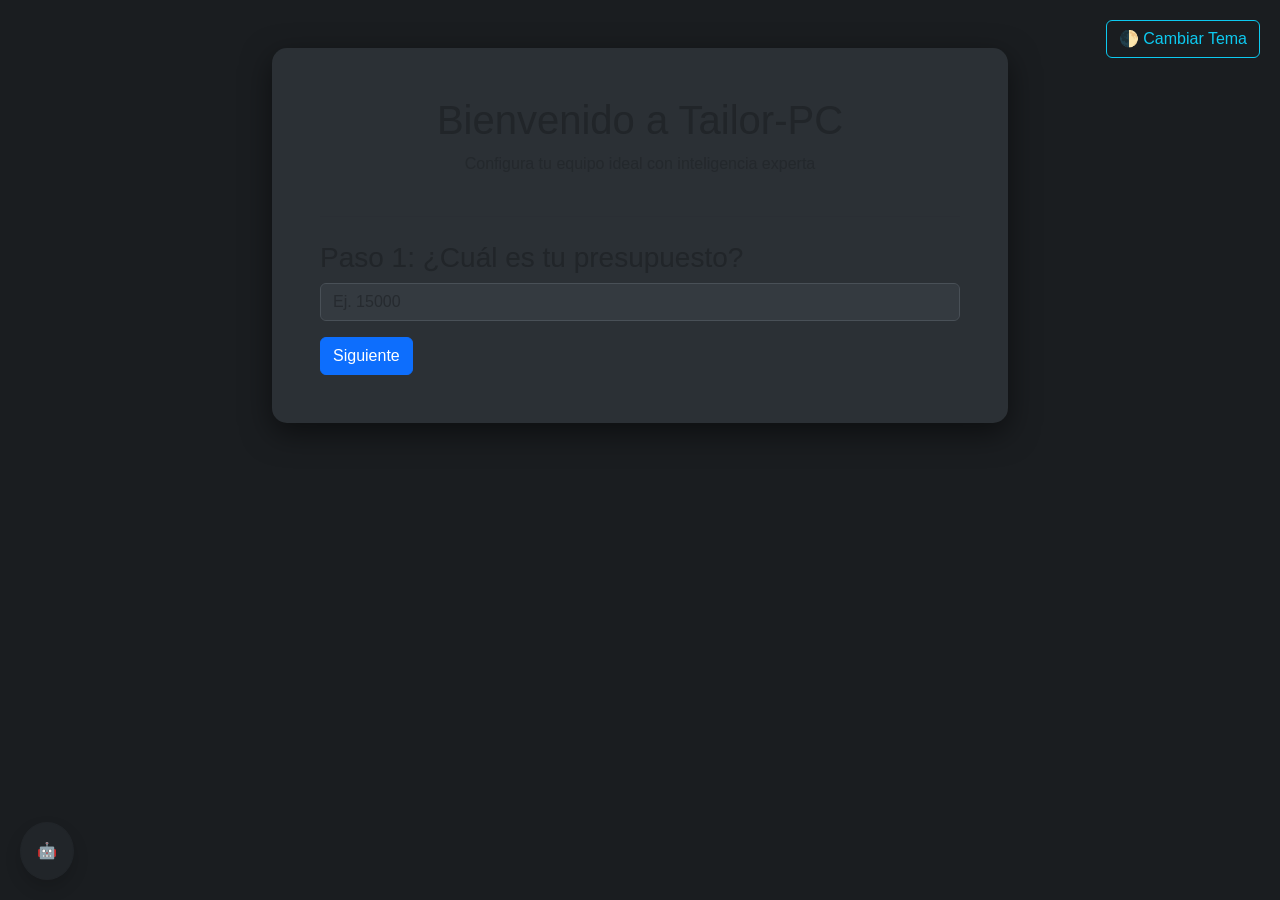
==== TAILOR-PC/templates/index.html @ 27904953 "Add files via upload" ====
<!DOCTYPE html>
<html lang="es">
<head>
    <meta charset="UTF-8">
    <title>Tailor-PC | Consultoría Experta</title>
    <link href="https://cdn.jsdelivr.net/npm/bootstrap@5.3.0/dist/css/bootstrap.min.css" rel="stylesheet">
    <style>
        /* VARIABLES PARA MODO CLARO/OSCURO */
        :root {
            --bg-color: #f8f9fa;
            --text-color: #212529;
            --card-bg: #ffffff;
            --input-bg: #ffffff;
            --input-text: #212529;
            --border-color: #dee2e6;
        }

        [data-theme="dark"] {
            --bg-color: #1a1d20;
            --text-color: #e9ecef;
            --card-bg: #2b3035;
            --input-bg: #343a40;
            --input-text: #ffffff;
            --border-color: #495057;
        }

        body { 
            background-color: var(--bg-color); 
            color: var(--text-color); 
            font-family: 'Segoe UI', sans-serif; 
            transition: 0.3s; 
        }

        .card { 
            background-color: var(--card-bg); 
            border: none; 
            border-radius: 15px; 
            box-shadow: 0 10px 30px rgba(0,0,0,0.5); 
        }

        .form-control, .form-select { 
            background-color: var(--input-bg); 
            border: 1px solid var(--border-color); 
            color: var(--input-text); 
        }

        .form-control:focus, .form-select:focus { 
            background-color: var(--input-bg); 
            color: var(--input-text); 
        }

        .btn-toggle {
            position: fixed;
            top: 20px;
            right: 20px;
            z-index: 1000;
        }

        label { font-weight: 500; margin-bottom: 8px; opacity: 0.8; }
    </style>
</head>
<body data-theme="dark"> <button class="btn btn-outline-info btn-toggle" onclick="toggleTheme()">🌓 Cambiar Tema</button>

    <div class="container py-5">
        <div class="row justify-content-center">
            <div class="col-md-8">
                <div class="card p-5">
                    <h1 class="text-center mb-2">Bienvenido a Tailor-PC</h1>
                    <p class="text-center text-muted mb-4">Configura tu equipo ideal con inteligencia experta</p>
                    <hr class="mb-4" style="opacity: 0.1;">
                    
                    <form action="/diagnostico" method="POST">
                        <div id="step-1" class="form-step">
                            <h3>Paso 1: ¿Cuál es tu presupuesto?</h3>
                            <input type="number" id="p_input" name="presupuesto" class="form-control" placeholder="Ej. 15000" required>
                            <button type="button" onclick="nextStep(2)" class="btn btn-primary mt-3">Siguiente</button>
                        </div>

                        <div id="step-2" class="form-step" style="display:none;">
                            <h3>Paso 2: Uso principal del equipo</h3>
                            <div class="row">
                                <div class="col-md-6 mb-4">
                                    <label>¿Necesitas Wi-Fi o Bluetooth?</label>
                                    <select name="wifi" class="form-select">
                                        <option value="SI">Sí, los necesito integrados</option>
                                        <option value="NO">No, uso cable de red</option>
                                    </select>
                                </div>
                                <div class="col-md-6 mb-4">
                                    <label>Tipo de Uso Detallado:</label>
                                    <select name="uso" class="form-select">
                                        <option value="gaming">Gaming Competitivo</option>
                                        <option value="diseno">Diseño Gráfico (Adobe/Corel)</option>
                                        <option value="render">Edición de Video / Render 3D</option>
                                        <option value="ofimatica">Ofimática y Navegación</option>
                                    </select>
                                </div>
                            </div>

                            <div class="row mt-4">
                                <div class="col-md-6 mb-4">
                                    <label>Tamaño de gabinete preferido:</label>
                                    <select name="size" class="form-select">
                                        <option value="ATX">Torre Grande (ATX)</option>
                                        <option value="Micro-ATX">Compacta (Micro-ATX)</option>
                                    </select>
                                </div>
                            </div>

                            <button type="button" onclick="nextStep(3)" class="btn btn-primary mt-3">Siguiente</button>
                        </div>

                        <div id="step-3" class="form-step" style="display:none;">
                            <div class="row">
                                <div class="col-md-6 mb-4">
                                    <label>Resolución Objetivo:</label>
                                    <select name="resolucion" class="form-select">
                                        <option value="1080p">1080p (Estándar)</option>
                                        <option value="1440p">1440p (2K)</option>
                                        <option value="4K">4K (Ultra HD)</option>
                                    </select>
                                </div>
                                <div class="col-md-6 mb-4">
                                    <label>¿Zona de clima cálido?</label>
                                    <select name="clima" class="form-select">
                                        <option value="templado">No, clima templado/frío</option>
                                        <option value="calido">Sí, zona calurosa</option>
                                    </select>
                                </div>
                            </div>

                            <div class="row">
                                <div class="col-md-6 mb-4">
                                    <label>¿Planeas actualizar en 2 años?</label>
                                    <select name="longevidad" class="form-select">
                                        <option value="SI">Sí, quiero que dure (AM5/DDR5)</option>
                                        <option value="NO">No, busco lo mejor por mi dinero hoy</option>
                                    </select>
                                </div>
                                <div class="col-md-6 mb-4">
                                    <label>Prioridad de Almacenamiento:</label>
                                    <select name="almacenamiento" class="form-select">
                                        <option value="velocidad">Velocidad (NVMe Gen4)</option>
                                        <option value="capacidad">Capacidad (2TB+)</option>
                                    </select>
                                </div>
                            </div>

                            <div class="mb-4">
                                <label class="d-block mb-3">Prioridad de Diseño:</label>
                                <div class="btn-group w-100" role="group">
                                    <input type="radio" class="btn-check" name="prioridad" id="rend" value="rendimiento" checked>
                                    <label class="btn btn-outline-primary" for="rend">Rendimiento Puro</label>
                                    
                                    <input type="radio" class="btn-check" name="prioridad" id="est" value="estetica">
                                    <label class="btn btn-outline-primary" for="est">Estética / RGB</label>
                                </div>
                            </div>

                            <div class="form-check form-switch mb-4">
                                <input class="form-check-input" type="checkbox" name="streaming" id="stream">
                                <label class="form-check-label" for="stream">¿Harás Streaming o Creación de Contenido?</label>
                            </div>

                            <button type="submit" class="btn btn-primary btn-lg w-100 mt-2">Comenzar Diagnóstico</button>
                        </div>
                    </form>
                </div>
            </div>
        </div>
    </div>

    <script>
        function toggleTheme() {
            const body = document.body;
            const current = body.getAttribute('data-theme');
            const target = current === 'dark' ? 'light' : 'dark';
            body.setAttribute('data-theme', target);
        }

        function nextStep(step) {
            document.querySelectorAll('.form-step').forEach(div => div.style.display = 'none');
            document.getElementById('step-' + step).style.display = 'block';
        }
    </script>

    <div id="chatbot-container" style="position: fixed; bottom: 20px; left: 20px; z-index: 2000;">
    <button class="btn btn-dark rounded-circle p-3 shadow" onclick="toggleChat()">🤖</button>
    <div id="chat-window" class="card shadow" style="display:none; width: 320px; position: absolute; bottom: 70px; left: 0;">
        <div class="card-header bg-primary text-white">Asistente Experto Tailor-PC</div>
        <div class="card-body">
            <div id="chat-response" class="mb-3 small p-2 bg-light rounded" style="min-height: 50px;">
                ¡Hola! Soy tu asistente de hardware. Hazme una pregunta o elige una opción:
            </div>
            <div class="d-grid gap-2 mb-3">
                <button class="btn btn-outline-primary btn-sm" onclick="askChat('¿Qué es el cuello de botella?')">¿Qué es el cuello de botella?</button>
                <button class="btn btn-outline-primary btn-sm" onclick="askChat('¿Qué es el TDP?')">¿Qué es el TDP?</button>
                <button class="btn btn-outline-primary btn-sm" onclick="askChat('¿Por qué importa la VRAM?')">¿Por qué importa la VRAM?</button>
            </div>
            <input type="text" id="chat-input" class="form-control" placeholder="Escribe tu duda aquí...">
        </div>
    </div>
</div>

<script>
function toggleChat() {
    const win = document.getElementById('chat-window');
    win.style.display = win.style.display === 'none' ? 'block' : 'none';
}

function askChat(query) {
    const responses = {
        "¿qué es el cuello de botella?": "Es cuando un componente (generalmente el CPU) limita el rendimiento real de otro (la GPU)[cite: 35].",
        "¿qué es el tdp?": "Es la potencia de diseño térmico. Indica cuánto calor genera un componente y cuánta energía consume[cite: 255].",
        "¿por qué importa la vram?": "Es la memoria de video. Es vital para cargar texturas en altas resoluciones como 4K[cite: 6]."
    };
    const q = query.toLowerCase();
    document.getElementById('chat-response').innerText = responses[q] || "Interesante pregunta. Como sistema experto, te sugiero revisar las compatibilidades técnicas[cite: 28].";
}

document.getElementById('chat-input').addEventListener('keypress', function(e) {
    if (e.key === 'Enter') {
        const q = this.value.toLowerCase();
        let res = "No entiendo esa parte técnica, ¿puedes repetirlo?";
        if(q.includes("tdp")) res = "El TDP es la potencia de diseño térmico de la CPU/GPU.";
        if(q.includes("vram")) res = "La VRAM es memoria de video; importa para texturas y resoluciones altas.";
        if(q.includes("botella")) res = "El cuello de botella ocurre cuando un componente limita el rendimiento de otro.";
        document.getElementById('chat-response').innerText = res;
    }
});

document.querySelector('select[name="uso"]').addEventListener('change', function() {
    if (this.value === 'render') {
        alert("Sugerencia de Experto: El Render 3D requiere un presupuesto mayor a $25,000 MXN para resultados óptimos.");
    }
});
</script>
</body>
</html>
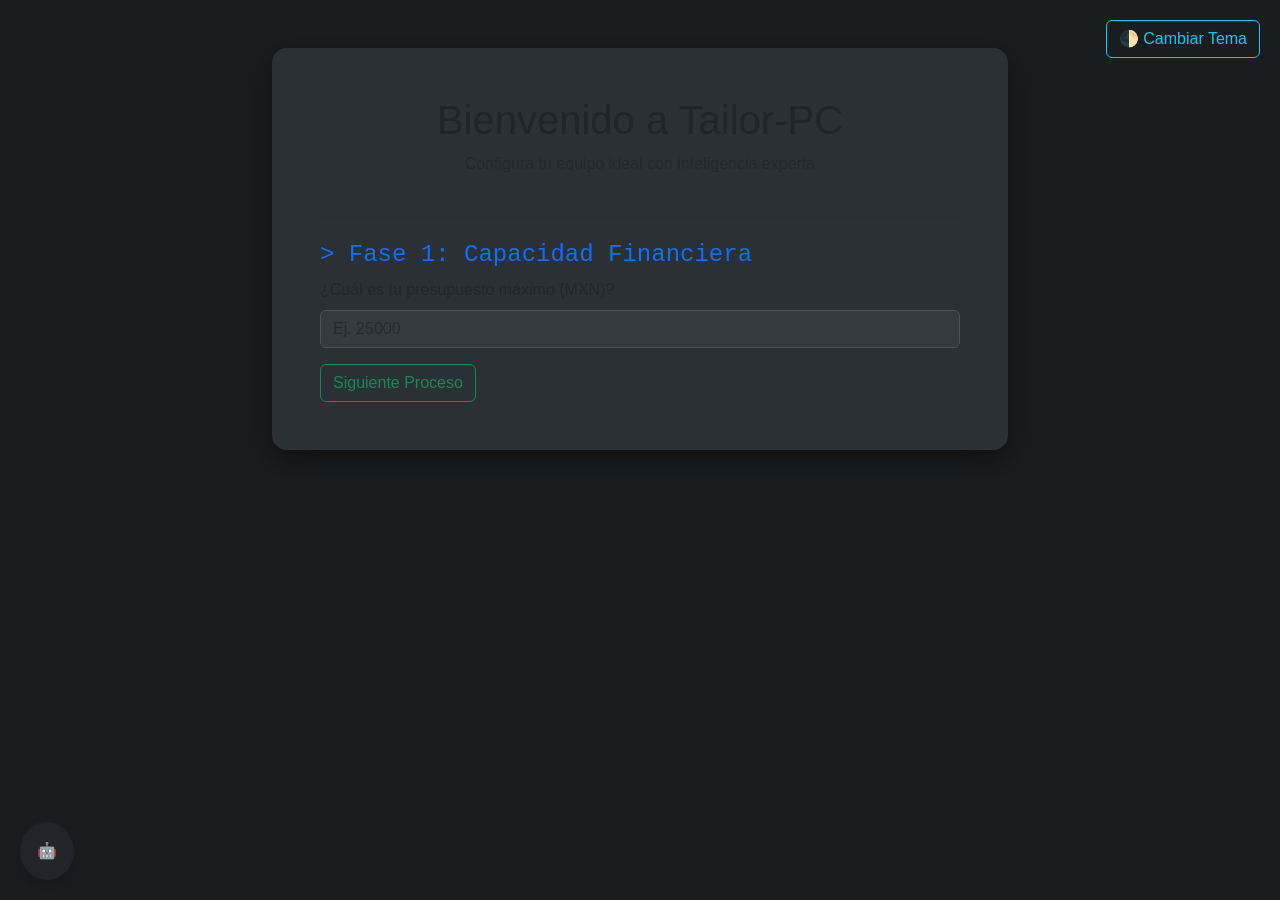
==== commit d13fa273: "Add files via upload v1.1.2" ====
--- a/TAILOR-PC/templates/index.html
+++ b/TAILOR-PC/templates/index.html
@@ -59,7 +59,8 @@
         label { font-weight: 500; margin-bottom: 8px; opacity: 0.8; }
     </style>
 </head>
-<body data-theme="dark"> <button class="btn btn-outline-info btn-toggle" onclick="toggleTheme()">🌓 Cambiar Tema</button>
+<body data-theme="dark"> 
+    <button class="btn btn-outline-info btn-toggle" onclick="toggleTheme()">🌓 Cambiar Tema</button>
 
     <div class="container py-5">
         <div class="row justify-content-center">
@@ -69,100 +70,84 @@
                     <p class="text-center text-muted mb-4">Configura tu equipo ideal con inteligencia experta</p>
                     <hr class="mb-4" style="opacity: 0.1;">
                     
-                    <form action="/diagnostico" method="POST">
-                        <div id="step-1" class="form-step">
-                            <h3>Paso 1: ¿Cuál es tu presupuesto?</h3>
-                            <input type="number" id="p_input" name="presupuesto" class="form-control" placeholder="Ej. 15000" required>
-                            <button type="button" onclick="nextStep(2)" class="btn btn-primary mt-3">Siguiente</button>
-                        </div>
-
-                        <div id="step-2" class="form-step" style="display:none;">
-                            <h3>Paso 2: Uso principal del equipo</h3>
+                    <form action="/diagnostico" method="POST" id="msform">
+                        
+                        <div class="step-container" id="step1">
+                            <h4 class="font-monospace text-primary">&gt; Fase 1: Capacidad Financiera</h4>
+                            <label>¿Cuál es tu presupuesto máximo (MXN)?</label>
+                            <input type="number" name="presupuesto" class="form-control mb-3" placeholder="Ej. 25000" required>
+                            <button type="button" class="btn btn-outline-success" onclick="nextStep(2)">Siguiente Proceso</button>
+                        </div>
+
+                        <div class="step-container" id="step2" style="display:none;">
+                            <h4 class="font-monospace text-primary">&gt; Fase 2: Perfil de Usuario</h4>
+                            <div class="row">
+                                <div class="col-md-6 mb-3">
+                                    <label>Uso Principal:</label>
+                                    <select name="uso" class="form-select" id="usoSelect">
+                                        <option value="gaming">Gaming / Streaming</option>
+                                        <option value="render">Renderizado / 3D</option>
+                                        <option value="ofimatica">Ofimática / Estudio</option>
+                                    </select>
+                                </div>
+                                <div class="col-md-6 mb-3">
+                                    <label>Prioridad:</label>
+                                    <select name="prioridad" class="form-select">
+                                        <option value="rendimiento">Rendimiento Máximo</option>
+                                        <option value="estetica">Estética / RGB</option>
+                                    </select>
+                                </div>
+                            </div>
+                            <button type="button" class="btn btn-outline-secondary me-2" onclick="nextStep(1)">Anterior</button>
+                            <button type="button" class="btn btn-outline-success" onclick="nextStep(3)">Siguiente Proceso</button>
+                        </div>
+
+                        <div class="step-container" id="step3" style="display:none;">
+                            <h4 class="font-monospace text-primary">&gt; Fase 3: Especificaciones de Entorno</h4>
+                            <div class="row">
+                                <div class="col-md-6 mb-3">
+                                    <label>¿Necesitas Wi-Fi?</label>
+                                    <select name="wifi" class="form-select">
+                                        <option value="SI">Sí, integrado</option>
+                                        <option value="NO">No, uso cable</option>
+                                    </select>
+                                </div>
+                                <div class="col-md-6 mb-3">
+                                    <label>Tamaño de Gabinete:</label>
+                                    <select name="size" class="form-select">
+                                        <option value="ATX">Torre Estándar (ATX)</option>
+                                        <option value="Micro-ATX">Compacto (Micro-ATX)</option>
+                                    </select>
+                                </div>
+                            </div>
+                            <div class="form-check form-switch mb-4">
+                                <input class="form-check-input" type="checkbox" name="streaming" id="streaming">
+                                <label class="form-check-label" for="streaming">¿Harás Streaming pesado?</label>
+                            </div>
+                            <button type="button" class="btn btn-outline-secondary me-2" onclick="nextStep(2)">Anterior</button>
+                            <button type="button" class="btn btn-outline-success" onclick="nextStep(4)">Siguiente Proceso</button>
+                        </div>
+
+                        <div class="step-container" id="step4" style="display:none;">
+                            <h4 class="font-monospace text-primary mb-3">&gt; Fase 4: Optimización Técnica</h4>
                             <div class="row">
                                 <div class="col-md-6 mb-4">
-                                    <label>¿Necesitas Wi-Fi o Bluetooth?</label>
-                                    <select name="wifi" class="form-select">
-                                        <option value="SI">Sí, los necesito integrados</option>
-                                        <option value="NO">No, uso cable de red</option>
-                                    </select>
-                                </div>
-                                <div class="col-md-6 mb-4">
-                                    <label>Tipo de Uso Detallado:</label>
-                                    <select name="uso" class="form-select">
-                                        <option value="gaming">Gaming Competitivo</option>
-                                        <option value="diseno">Diseño Gráfico (Adobe/Corel)</option>
-                                        <option value="render">Edición de Video / Render 3D</option>
-                                        <option value="ofimatica">Ofimática y Navegación</option>
-                                    </select>
-                                </div>
-                            </div>
-
-                            <div class="row mt-4">
-                                <div class="col-md-6 mb-4">
-                                    <label>Tamaño de gabinete preferido:</label>
-                                    <select name="size" class="form-select">
-                                        <option value="ATX">Torre Grande (ATX)</option>
-                                        <option value="Micro-ATX">Compacta (Micro-ATX)</option>
-                                    </select>
-                                </div>
-                            </div>
-
-                            <button type="button" onclick="nextStep(3)" class="btn btn-primary mt-3">Siguiente</button>
-                        </div>
-
-                        <div id="step-3" class="form-step" style="display:none;">
-                            <div class="row">
-                                <div class="col-md-6 mb-4">
-                                    <label>Resolución Objetivo:</label>
-                                    <select name="resolucion" class="form-select">
-                                        <option value="1080p">1080p (Estándar)</option>
-                                        <option value="1440p">1440p (2K)</option>
-                                        <option value="4K">4K (Ultra HD)</option>
-                                    </select>
-                                </div>
-                                <div class="col-md-6 mb-4">
-                                    <label>¿Zona de clima cálido?</label>
-                                    <select name="clima" class="form-select">
-                                        <option value="templado">No, clima templado/frío</option>
-                                        <option value="calido">Sí, zona calurosa</option>
-                                    </select>
-                                </div>
-                            </div>
-
-                            <div class="row">
-                                <div class="col-md-6 mb-4">
-                                    <label>¿Planeas actualizar en 2 años?</label>
+                                    <label>¿Planeas actualizar componentes en 2 años?</label>
                                     <select name="longevidad" class="form-select">
                                         <option value="SI">Sí, quiero que dure (AM5/DDR5)</option>
                                         <option value="NO">No, busco lo mejor por mi dinero hoy</option>
                                     </select>
                                 </div>
                                 <div class="col-md-6 mb-4">
-                                    <label>Prioridad de Almacenamiento:</label>
-                                    <select name="almacenamiento" class="form-select">
-                                        <option value="velocidad">Velocidad (NVMe Gen4)</option>
-                                        <option value="capacidad">Capacidad (2TB+)</option>
-                                    </select>
-                                </div>
-                            </div>
-
-                            <div class="mb-4">
-                                <label class="d-block mb-3">Prioridad de Diseño:</label>
-                                <div class="btn-group w-100" role="group">
-                                    <input type="radio" class="btn-check" name="prioridad" id="rend" value="rendimiento" checked>
-                                    <label class="btn btn-outline-primary" for="rend">Rendimiento Puro</label>
-                                    
-                                    <input type="radio" class="btn-check" name="prioridad" id="est" value="estetica">
-                                    <label class="btn btn-outline-primary" for="est">Estética / RGB</label>
-                                </div>
-                            </div>
-
-                            <div class="form-check form-switch mb-4">
-                                <input class="form-check-input" type="checkbox" name="streaming" id="stream">
-                                <label class="form-check-label" for="stream">¿Harás Streaming o Creación de Contenido?</label>
-                            </div>
-
-                            <button type="submit" class="btn btn-primary btn-lg w-100 mt-2">Comenzar Diagnóstico</button>
+                                    <label>Prioridad de Audio:</label>
+                                    <select name="audio" class="form-select">
+                                        <option value="estandar">Estandar (Jack 3.5mm)</option>
+                                        <option value="pro">Pro/Audiófilo (Mejor DAC)</option>
+                                    </select>
+                                </div>
+                            </div>
+                            <button type="button" class="btn btn-outline-secondary me-2" onclick="nextStep(3)">Anterior</button>
+                            <button type="submit" class="btn btn-success fw-bold">GENERAR RECOMENDACIÓN FINAL</button>
                         </div>
                     </form>
                 </div>
@@ -170,7 +155,27 @@
         </div>
     </div>
 
+    <div id="chatbot-container" style="position: fixed; bottom: 20px; left: 20px; z-index: 2000;">
+        <button class="btn btn-dark rounded-circle p-3 shadow" onclick="toggleChat()">🤖</button>
+        <div id="chat-window" class="card shadow" style="display:none; width: 340px; position: absolute; bottom: 70px; left: 0;">
+            <div class="card-header bg-primary text-white fw-bold">Asistente Experto Tailor-PC</div>
+            <div class="card-body">
+                <div id="chat-response" class="mb-3 small p-2 bg-light rounded" style="min-height: 50px; max-height: 200px; overflow-y: auto;">
+                    ¡Hola! Soy tu asistente de hardware. Pregúntame la hora, o elige una opción técnica:
+                </div>
+                <div class="d-flex flex-wrap gap-1 mb-3">
+                    <button class="btn btn-outline-info btn-sm" onclick="askChat('RETE')">Motor RETE</button>
+                    <button class="btn btn-outline-info btn-sm" onclick="askChat('TDP')">¿TDP?</button>
+                    <button class="btn btn-outline-info btn-sm" onclick="askChat('VRAM')">¿VRAM?</button>
+                    <button class="btn btn-outline-primary btn-sm" onclick="askChat('¿qué es el cuello de botella?')">Cuello de Botella</button>
+                </div>
+                <input type="text" id="chat-input" class="form-control" placeholder="Escribe tu duda o saluda...">
+            </div>
+        </div>
+    </div>
+
     <script>
+        // --- LÓGICA DE INTERFAZ ---
         function toggleTheme() {
             const body = document.body;
             const current = body.getAttribute('data-theme');
@@ -179,61 +184,66 @@
         }
 
         function nextStep(step) {
-            document.querySelectorAll('.form-step').forEach(div => div.style.display = 'none');
-            document.getElementById('step-' + step).style.display = 'block';
-        }
+            document.querySelectorAll('.step-container').forEach(div => div.style.display = 'none');
+            document.getElementById('step' + step).style.display = 'block';
+        }
+
+        function toggleChat() {
+            const win = document.getElementById('chat-window');
+            win.style.display = win.style.display === 'none' ? 'block' : 'none';
+        }
+
+        // --- LÓGICA DEL CHATBOT EXPERTO ---
+        function askChat(query) {
+            const inputField = document.getElementById('chat-input');
+            inputField.value = query;
+            
+            // Simulamos presionar "Enter" para reusar el motor NLP
+            const event = new KeyboardEvent('keypress', { 'key': 'Enter' });
+            inputField.dispatchEvent(event);
+        }
+
+        document.getElementById('chat-input').addEventListener('keypress', function(e) {
+            if (e.key === 'Enter') {
+                const q = this.value.toLowerCase().trim();
+                if(q === "") return; // Evitar mensajes vacíos
+                
+                let res = "";
+                
+                // MOTOR NLP BASADO EN EXPRESIONES REGULARES
+                if(q.match(/(hola|buenas|qué tal|saludos|hi)/)) {
+                    res = "¡Hola! Soy el cerebro detrás de Tailor-PC. Puedo ayudarte a entender términos como TDP, VRAM, o cuellos de botella mientras llenas el formulario. ¿Qué necesitas saber?";
+                }
+                else if(q.match(/(hora|reloj|qué tiempo|time|hour)/)) {
+                    const now = new Date();
+                    const timeString = now.toLocaleTimeString([], { hour: '2-digit', minute: '2-digit' });
+                    res = `Son las ${timeString}. Por cierto, ¿tienes alguna duda técnica sobre el hardware para tu futura PC?`;
+                }
+                else if(q.match(/(gracias|ty|thx)/)) {
+                    res = "¡De nada! Aquí sigo por si te trabas con alguna parte técnica.";
+                }
+                else if(q.match(/(cuello.*botella|bottleneck|limita|frena|lento)/)) {
+                    res = "El cuello de botella ocurre cuando un componente (como un CPU básico) frena el rendimiento de otro más potente (como una GPU de gama alta). Yo equilibrio esto automáticamente usando el Motor RETE.";
+                } 
+                else if(q.match(/(tdp|calor|watts|energia|fuente|poder)/)) {
+                    res = "El TDP (Thermal Design Power) indica el calor que genera tu hardware. Yo sumo el consumo de la CPU y GPU para asegurarme de que tu fuente de poder tenga los Watts necesarios.";
+                }
+                else if(q.match(/(vram|video|graficos|4k|texturas)/)) {
+                    res = "La VRAM es la memoria de tu tarjeta gráfica. Si vas a jugar en 4K o hacer render 3D, valido que tengas la memoria suficiente para que el sistema no colapse.";
+                }
+                else if(q.match(/(rete|motor|algoritmo)/)) {
+                    res = "El Algoritmo RETE es el motor de inferencia de CLIPS que uso. Me permite evaluar miles de combinaciones de componentes en milisegundos sin saturar la memoria RAM.";
+                }
+                else {
+                    res = "Entendido. Como sistema experto, mi enfoque es validar la lógica de tu hardware. ¿Tienes dudas específicas sobre memoria, energía o compatibilidad física?";
+                }
+
+                const chatResponse = document.getElementById('chat-response');
+                chatResponse.innerHTML = `<div class="p-2 border-start border-success border-3 bg-dark text-light rounded mb-2"><strong>Tú:</strong> ${this.value}<br><br><strong class="text-info">Tailor-PC:</strong> ${res}</div>` + chatResponse.innerHTML;
+                
+                this.value = ''; // Limpiar input
+            }
+        });
     </script>
-
-    <div id="chatbot-container" style="position: fixed; bottom: 20px; left: 20px; z-index: 2000;">
-    <button class="btn btn-dark rounded-circle p-3 shadow" onclick="toggleChat()">🤖</button>
-    <div id="chat-window" class="card shadow" style="display:none; width: 320px; position: absolute; bottom: 70px; left: 0;">
-        <div class="card-header bg-primary text-white">Asistente Experto Tailor-PC</div>
-        <div class="card-body">
-            <div id="chat-response" class="mb-3 small p-2 bg-light rounded" style="min-height: 50px;">
-                ¡Hola! Soy tu asistente de hardware. Hazme una pregunta o elige una opción:
-            </div>
-            <div class="d-grid gap-2 mb-3">
-                <button class="btn btn-outline-primary btn-sm" onclick="askChat('¿Qué es el cuello de botella?')">¿Qué es el cuello de botella?</button>
-                <button class="btn btn-outline-primary btn-sm" onclick="askChat('¿Qué es el TDP?')">¿Qué es el TDP?</button>
-                <button class="btn btn-outline-primary btn-sm" onclick="askChat('¿Por qué importa la VRAM?')">¿Por qué importa la VRAM?</button>
-            </div>
-            <input type="text" id="chat-input" class="form-control" placeholder="Escribe tu duda aquí...">
-        </div>
-    </div>
-</div>
-
-<script>
-function toggleChat() {
-    const win = document.getElementById('chat-window');
-    win.style.display = win.style.display === 'none' ? 'block' : 'none';
-}
-
-function askChat(query) {
-    const responses = {
-        "¿qué es el cuello de botella?": "Es cuando un componente (generalmente el CPU) limita el rendimiento real de otro (la GPU)[cite: 35].",
-        "¿qué es el tdp?": "Es la potencia de diseño térmico. Indica cuánto calor genera un componente y cuánta energía consume[cite: 255].",
-        "¿por qué importa la vram?": "Es la memoria de video. Es vital para cargar texturas en altas resoluciones como 4K[cite: 6]."
-    };
-    const q = query.toLowerCase();
-    document.getElementById('chat-response').innerText = responses[q] || "Interesante pregunta. Como sistema experto, te sugiero revisar las compatibilidades técnicas[cite: 28].";
-}
-
-document.getElementById('chat-input').addEventListener('keypress', function(e) {
-    if (e.key === 'Enter') {
-        const q = this.value.toLowerCase();
-        let res = "No entiendo esa parte técnica, ¿puedes repetirlo?";
-        if(q.includes("tdp")) res = "El TDP es la potencia de diseño térmico de la CPU/GPU.";
-        if(q.includes("vram")) res = "La VRAM es memoria de video; importa para texturas y resoluciones altas.";
-        if(q.includes("botella")) res = "El cuello de botella ocurre cuando un componente limita el rendimiento de otro.";
-        document.getElementById('chat-response').innerText = res;
-    }
-});
-
-document.querySelector('select[name="uso"]').addEventListener('change', function() {
-    if (this.value === 'render') {
-        alert("Sugerencia de Experto: El Render 3D requiere un presupuesto mayor a $25,000 MXN para resultados óptimos.");
-    }
-});
-</script>
 </body>
 </html>
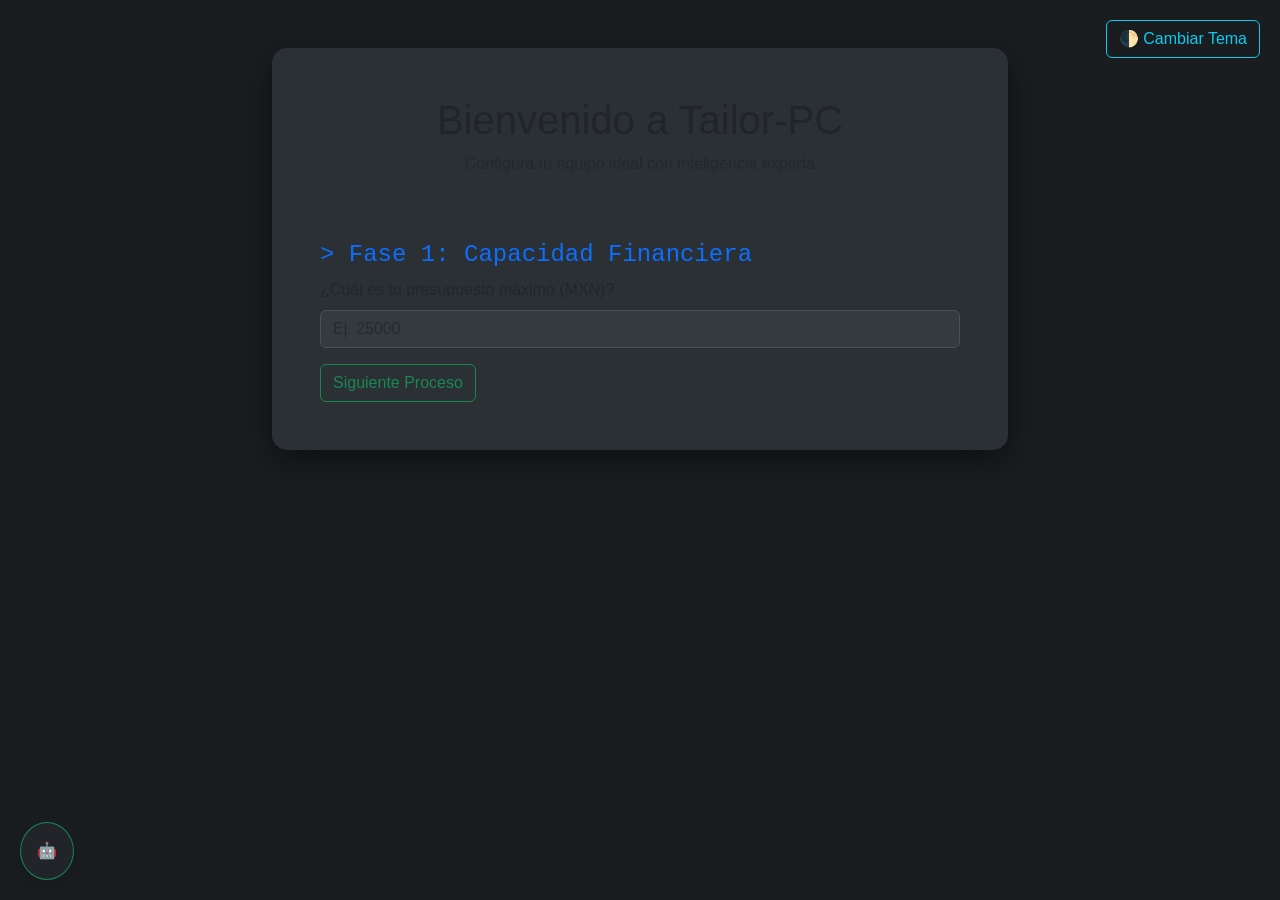
==== commit e43ad8da: "Add files via upload Ultima versión Tailor-PC" ====
--- a/TAILOR-PC/templates/index.html
+++ b/TAILOR-PC/templates/index.html
@@ -5,57 +5,13 @@
     <title>Tailor-PC | Consultoría Experta</title>
     <link href="https://cdn.jsdelivr.net/npm/bootstrap@5.3.0/dist/css/bootstrap.min.css" rel="stylesheet">
     <style>
-        /* VARIABLES PARA MODO CLARO/OSCURO */
-        :root {
-            --bg-color: #f8f9fa;
-            --text-color: #212529;
-            --card-bg: #ffffff;
-            --input-bg: #ffffff;
-            --input-text: #212529;
-            --border-color: #dee2e6;
-        }
-
-        [data-theme="dark"] {
-            --bg-color: #1a1d20;
-            --text-color: #e9ecef;
-            --card-bg: #2b3035;
-            --input-bg: #343a40;
-            --input-text: #ffffff;
-            --border-color: #495057;
-        }
-
-        body { 
-            background-color: var(--bg-color); 
-            color: var(--text-color); 
-            font-family: 'Segoe UI', sans-serif; 
-            transition: 0.3s; 
-        }
-
-        .card { 
-            background-color: var(--card-bg); 
-            border: none; 
-            border-radius: 15px; 
-            box-shadow: 0 10px 30px rgba(0,0,0,0.5); 
-        }
-
-        .form-control, .form-select { 
-            background-color: var(--input-bg); 
-            border: 1px solid var(--border-color); 
-            color: var(--input-text); 
-        }
-
-        .form-control:focus, .form-select:focus { 
-            background-color: var(--input-bg); 
-            color: var(--input-text); 
-        }
-
-        .btn-toggle {
-            position: fixed;
-            top: 20px;
-            right: 20px;
-            z-index: 1000;
-        }
-
+        :root { --bg-color: #f8f9fa; --text-color: #212529; --card-bg: #ffffff; --input-bg: #ffffff; --input-text: #212529; --border-color: #dee2e6; }
+        [data-theme="dark"] { --bg-color: #1a1d20; --text-color: #e9ecef; --card-bg: #2b3035; --input-bg: #343a40; --input-text: #ffffff; --border-color: #495057; }
+        body { background-color: var(--bg-color); color: var(--text-color); font-family: 'Segoe UI', sans-serif; transition: 0.3s; }
+        .card { background-color: var(--card-bg); border: none; border-radius: 15px; box-shadow: 0 10px 30px rgba(0,0,0,0.5); }
+        .form-control, .form-select { background-color: var(--input-bg); border: 1px solid var(--border-color); color: var(--input-text); }
+        .form-control:focus, .form-select:focus { background-color: var(--input-bg); color: var(--input-text); }
+        .btn-toggle { position: fixed; top: 20px; right: 20px; z-index: 1000; }
         label { font-weight: 500; margin-bottom: 8px; opacity: 0.8; }
     </style>
 </head>
@@ -65,7 +21,7 @@
     <div class="container py-5">
         <div class="row justify-content-center">
             <div class="col-md-8">
-                <div class="card p-5">
+                <div class="card p-5 position-relative">
                     <h1 class="text-center mb-2">Bienvenido a Tailor-PC</h1>
                     <p class="text-center text-muted mb-4">Configura tu equipo ideal con inteligencia experta</p>
                     <hr class="mb-4" style="opacity: 0.1;">
@@ -155,12 +111,18 @@
         </div>
     </div>
 
+    <div id="loading-overlay" style="display:none; position:fixed; top:0; left:0; width:100%; height:100%; background:rgba(10, 10, 11, 0.98); z-index:9999; flex-direction:column; justify-content:center; align-items:center; color:#00ff41; font-family: 'Courier New', monospace;">
+        <div class="spinner-border text-success mb-4" style="width: 4rem; height: 4rem; border-width: 0.3em;" role="status"></div>
+        <h2 id="loading-text" class="fw-bold mb-3">INICIANDO MOTOR DE INFERENCIA RETE...</h2>
+        <ul id="loading-logs" class="list-unstyled text-start fs-5" style="width: 600px; opacity: 0.9;"></ul>
+    </div>
+
     <div id="chatbot-container" style="position: fixed; bottom: 20px; left: 20px; z-index: 2000;">
-        <button class="btn btn-dark rounded-circle p-3 shadow" onclick="toggleChat()">🤖</button>
+        <button class="btn btn-dark rounded-circle p-3 shadow border border-success" onclick="toggleChat()">🤖</button>
         <div id="chat-window" class="card shadow" style="display:none; width: 340px; position: absolute; bottom: 70px; left: 0;">
             <div class="card-header bg-primary text-white fw-bold">Asistente Experto Tailor-PC</div>
             <div class="card-body">
-                <div id="chat-response" class="mb-3 small p-2 bg-light rounded" style="min-height: 50px; max-height: 200px; overflow-y: auto;">
+                <div id="chat-response" class="mb-3 small p-2 bg-light text-dark rounded" style="min-height: 50px; max-height: 200px; overflow-y: auto;">
                     ¡Hola! Soy tu asistente de hardware. Pregúntame la hora, o elige una opción técnica:
                 </div>
                 <div class="d-flex flex-wrap gap-1 mb-3">
@@ -175,12 +137,10 @@
     </div>
 
     <script>
-        // --- LÓGICA DE INTERFAZ ---
         function toggleTheme() {
             const body = document.body;
             const current = body.getAttribute('data-theme');
-            const target = current === 'dark' ? 'light' : 'dark';
-            body.setAttribute('data-theme', target);
+            body.setAttribute('data-theme', current === 'dark' ? 'light' : 'dark');
         }
 
         function nextStep(step) {
@@ -193,56 +153,62 @@
             win.style.display = win.style.display === 'none' ? 'block' : 'none';
         }
 
-        // --- LÓGICA DEL CHATBOT EXPERTO ---
         function askChat(query) {
             const inputField = document.getElementById('chat-input');
             inputField.value = query;
-            
-            // Simulamos presionar "Enter" para reusar el motor NLP
-            const event = new KeyboardEvent('keypress', { 'key': 'Enter' });
-            inputField.dispatchEvent(event);
-        }
-
+            inputField.dispatchEvent(new KeyboardEvent('keypress', { 'key': 'Enter' }));
+        }
+
+        // Lógica NLP Chatbot
         document.getElementById('chat-input').addEventListener('keypress', function(e) {
             if (e.key === 'Enter') {
                 const q = this.value.toLowerCase().trim();
-                if(q === "") return; // Evitar mensajes vacíos
+                if(q === "") return;
                 
-                let res = "";
-                
-                // MOTOR NLP BASADO EN EXPRESIONES REGULARES
-                if(q.match(/(hola|buenas|qué tal|saludos|hi)/)) {
-                    res = "¡Hola! Soy el cerebro detrás de Tailor-PC. Puedo ayudarte a entender términos como TDP, VRAM, o cuellos de botella mientras llenas el formulario. ¿Qué necesitas saber?";
-                }
-                else if(q.match(/(hora|reloj|qué tiempo|time|hour)/)) {
-                    const now = new Date();
-                    const timeString = now.toLocaleTimeString([], { hour: '2-digit', minute: '2-digit' });
-                    res = `Son las ${timeString}. Por cierto, ¿tienes alguna duda técnica sobre el hardware para tu futura PC?`;
-                }
-                else if(q.match(/(gracias|ty|thx)/)) {
-                    res = "¡De nada! Aquí sigo por si te trabas con alguna parte técnica.";
-                }
-                else if(q.match(/(cuello.*botella|bottleneck|limita|frena|lento)/)) {
-                    res = "El cuello de botella ocurre cuando un componente (como un CPU básico) frena el rendimiento de otro más potente (como una GPU de gama alta). Yo equilibrio esto automáticamente usando el Motor RETE.";
-                } 
-                else if(q.match(/(tdp|calor|watts|energia|fuente|poder)/)) {
-                    res = "El TDP (Thermal Design Power) indica el calor que genera tu hardware. Yo sumo el consumo de la CPU y GPU para asegurarme de que tu fuente de poder tenga los Watts necesarios.";
-                }
-                else if(q.match(/(vram|video|graficos|4k|texturas)/)) {
-                    res = "La VRAM es la memoria de tu tarjeta gráfica. Si vas a jugar en 4K o hacer render 3D, valido que tengas la memoria suficiente para que el sistema no colapse.";
-                }
-                else if(q.match(/(rete|motor|algoritmo)/)) {
-                    res = "El Algoritmo RETE es el motor de inferencia de CLIPS que uso. Me permite evaluar miles de combinaciones de componentes en milisegundos sin saturar la memoria RAM.";
-                }
-                else {
-                    res = "Entendido. Como sistema experto, mi enfoque es validar la lógica de tu hardware. ¿Tienes dudas específicas sobre memoria, energía o compatibilidad física?";
-                }
+                let res = "Como sistema experto, analizo la lógica de hardware. ¿Tienes dudas sobre memoria, energía o compatibilidad física?";
+                if(q.match(/(hola|buenas|qué tal|saludos|hi)/)) res = "¡Hola! Soy el cerebro detrás de Tailor-PC. Puedo explicar términos como TDP, VRAM, o cuellos de botella. ¿Qué necesitas saber?";
+                else if(q.match(/(hora|reloj|qué tiempo|time|hour)/)) res = `Son las ${new Date().toLocaleTimeString([], { hour: '2-digit', minute: '2-digit' })}. Por cierto, ¿tienes dudas del formulario?`;
+                else if(q.match(/(cuello.*botella|bottleneck|limita|frena|lento)/)) res = "El cuello de botella ocurre cuando un componente frena a otro. Yo lo prevengo usando el Motor RETE.";
+                else if(q.match(/(tdp|calor|watts|energia|fuente|poder)/)) res = "El TDP es el calor generado. Yo sumo el consumo total para que tu fuente de poder no explote.";
+                else if(q.match(/(vram|video|graficos|4k|texturas)/)) res = "La VRAM es la memoria gráfica. Vital para jugar en 4K o diseño 3D sin congelamientos.";
+                else if(q.match(/(rete|motor|algoritmo)/)) res = "El Algoritmo RETE evalúa miles de combinaciones de componentes en milisegundos sin saturar la RAM.";
 
                 const chatResponse = document.getElementById('chat-response');
                 chatResponse.innerHTML = `<div class="p-2 border-start border-success border-3 bg-dark text-light rounded mb-2"><strong>Tú:</strong> ${this.value}<br><br><strong class="text-info">Tailor-PC:</strong> ${res}</div>` + chatResponse.innerHTML;
-                
-                this.value = ''; // Limpiar input
+                this.value = '';
             }
+        });
+
+        // MAGIA VISUAL: Simulación de procesamiento RETE
+        document.getElementById('msform').addEventListener('submit', function(e) {
+            e.preventDefault(); 
+            const overlay = document.getElementById('loading-overlay');
+            const text = document.getElementById('loading-text');
+            const logs = document.getElementById('loading-logs');
+            
+            overlay.style.display = 'flex';
+            
+            const steps = [
+                "Cargando Base de Conocimientos de Componentes...",
+                "Evaluando reglas de compatibilidad física (Sockets/ATX)...",
+                "Calculando umbrales de Cuello de Botella térmico...",
+                "Ajustando restricciones financieras...",
+                "Purgando 648 combinaciones inválidas en memoria...",
+                "Generando Top de Configuraciones Óptimas..."
+            ];
+            
+            let i = 0;
+            const interval = setInterval(() => {
+                if(i < steps.length) {
+                    logs.innerHTML += `<li><span class="text-white">></span> ${steps[i]} <span class="text-info">[OK]</span></li>`;
+                    i++;
+                } else {
+                    clearInterval(interval);
+                    text.innerText = "¡DIAGNÓSTICO COMPLETADO!";
+                    text.classList.replace('text-success', 'text-white');
+                    setTimeout(() => { document.getElementById('msform').submit(); }, 600);
+                }
+            }, 550); 
         });
     </script>
 </body>
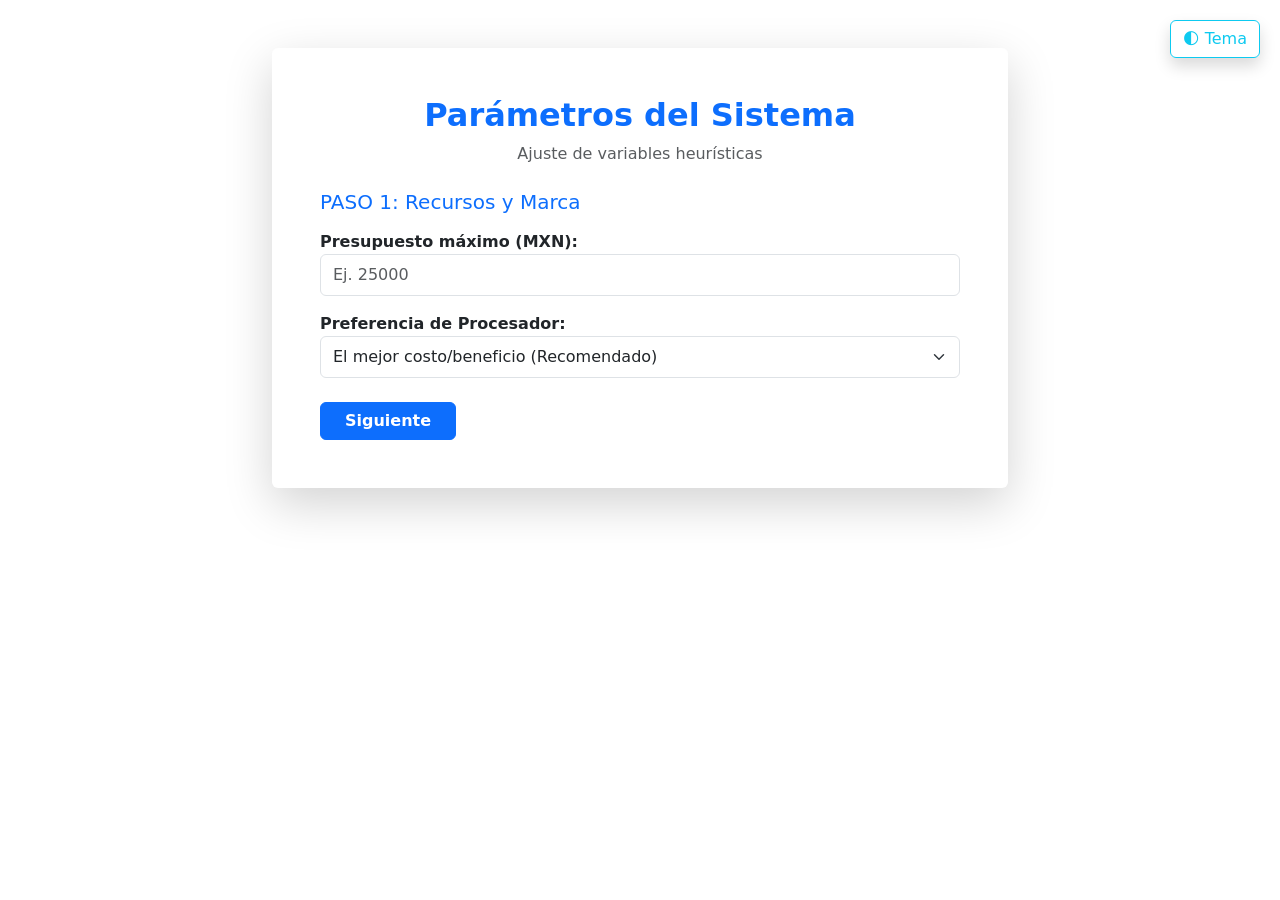
==== commit 427f8fdd: "Add files via upload" ====
--- a/TAILOR-PC/templates/index.html
+++ b/TAILOR-PC/templates/index.html
@@ -2,108 +2,108 @@
 <html lang="es">
 <head>
     <meta charset="UTF-8">
-    <title>Tailor-PC | Consultoría Experta</title>
+    <title>Tailor-PC | Diagnóstico</title>
     <link href="https://cdn.jsdelivr.net/npm/bootstrap@5.3.0/dist/css/bootstrap.min.css" rel="stylesheet">
-    <style>
-        :root { --bg-color: #f8f9fa; --text-color: #212529; --card-bg: #ffffff; --input-bg: #ffffff; --input-text: #212529; --border-color: #dee2e6; }
-        [data-theme="dark"] { --bg-color: #1a1d20; --text-color: #e9ecef; --card-bg: #2b3035; --input-bg: #343a40; --input-text: #ffffff; --border-color: #495057; }
-        body { background-color: var(--bg-color); color: var(--text-color); font-family: 'Segoe UI', sans-serif; transition: 0.3s; }
-        .card { background-color: var(--card-bg); border: none; border-radius: 15px; box-shadow: 0 10px 30px rgba(0,0,0,0.5); }
-        .form-control, .form-select { background-color: var(--input-bg); border: 1px solid var(--border-color); color: var(--input-text); }
-        .form-control:focus, .form-select:focus { background-color: var(--input-bg); color: var(--input-text); }
-        .btn-toggle { position: fixed; top: 20px; right: 20px; z-index: 1000; }
-        label { font-weight: 500; margin-bottom: 8px; opacity: 0.8; }
-    </style>
+    <link rel="stylesheet" href="{{ url_for('static', filename='style.css') }}">
 </head>
-<body data-theme="dark"> 
-    <button class="btn btn-outline-info btn-toggle" onclick="toggleTheme()">🌓 Cambiar Tema</button>
+<body data-theme="light"> 
+    <script>
+        const savedTheme = localStorage.getItem('tailorTheme') || 'light';
+        document.body.setAttribute('data-theme', savedTheme);
+    </script>
+    <button class="btn btn-outline-info shadow" style="position:fixed; top:20px; right:20px; z-index:1000;" onclick="toggleTheme()">🌓 Tema</button>
 
     <div class="container py-5">
         <div class="row justify-content-center">
             <div class="col-md-8">
-                <div class="card p-5 position-relative">
-                    <h1 class="text-center mb-2">Bienvenido a Tailor-PC</h1>
-                    <p class="text-center text-muted mb-4">Configura tu equipo ideal con inteligencia experta</p>
-                    <hr class="mb-4" style="opacity: 0.1;">
+                <div class="card p-5 position-relative shadow-lg border-0">
+                    <h2 class="text-center mb-2 fw-bold text-primary">Parámetros del Sistema</h2>
+                    <p class="text-center mb-4 text-muted">Ajuste de variables heurísticas</p>
                     
                     <form action="/diagnostico" method="POST" id="msform">
-                        
                         <div class="step-container" id="step1">
-                            <h4 class="font-monospace text-primary">&gt; Fase 1: Capacidad Financiera</h4>
-                            <label>¿Cuál es tu presupuesto máximo (MXN)?</label>
-                            <input type="number" name="presupuesto" class="form-control mb-3" placeholder="Ej. 25000" required>
-                            <button type="button" class="btn btn-outline-success" onclick="nextStep(2)">Siguiente Proceso</button>
+                            <h5 class="text-primary mb-3">PASO 1: Recursos y Marca</h5>
+                            <label class="fw-bold">Presupuesto máximo (MXN):</label>
+                            <input type="number" name="presupuesto" class="form-control mb-3 py-2" placeholder="Ej. 25000" min="3000" required>
+                            
+                            <label class="fw-bold">Preferencia de Procesador:</label>
+                            <select name="marca_cpu" class="form-select mb-4 py-2">
+                                <option value="indistinto">El mejor costo/beneficio (Recomendado)</option>
+                                <option value="intel">Prefiero Intel Core</option>
+                                <option value="amd">Prefiero AMD Ryzen</option>
+                            </select>
+                            <button type="button" class="btn btn-primary px-4 fw-bold" onclick="nextStep(2)">Siguiente</button>
                         </div>
 
                         <div class="step-container" id="step2" style="display:none;">
-                            <h4 class="font-monospace text-primary">&gt; Fase 2: Perfil de Usuario</h4>
+                            <h5 class="text-primary mb-3">PASO 2: Enfoque Táctico</h5>
                             <div class="row">
                                 <div class="col-md-6 mb-3">
-                                    <label>Uso Principal:</label>
-                                    <select name="uso" class="form-select" id="usoSelect">
+                                    <label class="fw-bold">Uso Principal:</label>
+                                    <select name="uso" class="form-select py-2">
                                         <option value="gaming">Gaming / Streaming</option>
                                         <option value="render">Renderizado / 3D</option>
                                         <option value="ofimatica">Ofimática / Estudio</option>
                                     </select>
                                 </div>
                                 <div class="col-md-6 mb-3">
-                                    <label>Prioridad:</label>
-                                    <select name="prioridad" class="form-select">
-                                        <option value="rendimiento">Rendimiento Máximo</option>
-                                        <option value="estetica">Estética / RGB</option>
+                                    <label class="fw-bold">Estética del Equipo:</label>
+                                    <select name="estilo_rgb" class="form-select py-2">
+                                        <option value="minimalista">Minimalista (Sin luces)</option>
+                                        <option value="rgb">Gamer (RGB Completo)</option>
                                     </select>
                                 </div>
                             </div>
-                            <button type="button" class="btn btn-outline-secondary me-2" onclick="nextStep(1)">Anterior</button>
-                            <button type="button" class="btn btn-outline-success" onclick="nextStep(3)">Siguiente Proceso</button>
+                            <button type="button" class="btn btn-outline-secondary px-4 fw-bold" onclick="nextStep(1)">Atrás</button>
+                            <button type="button" class="btn btn-primary px-4 fw-bold" onclick="nextStep(3)">Siguiente</button>
                         </div>
 
                         <div class="step-container" id="step3" style="display:none;">
-                            <h4 class="font-monospace text-primary">&gt; Fase 3: Especificaciones de Entorno</h4>
+                            <h5 class="text-primary mb-3">PASO 3: Infraestructura</h5>
                             <div class="row">
                                 <div class="col-md-6 mb-3">
-                                    <label>¿Necesitas Wi-Fi?</label>
-                                    <select name="wifi" class="form-select">
-                                        <option value="SI">Sí, integrado</option>
-                                        <option value="NO">No, uso cable</option>
+                                    <label class="fw-bold">Conectividad:</label>
+                                    <select name="wifi" class="form-select py-2">
+                                        <option value="SI">Wi-Fi Integrado</option>
+                                        <option value="NO">Ethernet (Cable)</option>
                                     </select>
                                 </div>
                                 <div class="col-md-6 mb-3">
-                                    <label>Tamaño de Gabinete:</label>
-                                    <select name="size" class="form-select">
-                                        <option value="ATX">Torre Estándar (ATX)</option>
-                                        <option value="Micro-ATX">Compacto (Micro-ATX)</option>
+                                    <label class="fw-bold">Tamaño (Gabinete):</label>
+                                    <select name="size" class="form-select py-2">
+                                        <option value="ATX">ATX (Estándar)</option>
+                                        <option value="Micro-ATX">Micro-ATX (Compacto)</option>
                                     </select>
                                 </div>
                             </div>
                             <div class="form-check form-switch mb-4">
                                 <input class="form-check-input" type="checkbox" name="streaming" id="streaming">
-                                <label class="form-check-label" for="streaming">¿Harás Streaming pesado?</label>
+                                <label class="form-check-label fw-bold" for="streaming">Procesamiento de Streaming Simultáneo</label>
                             </div>
-                            <button type="button" class="btn btn-outline-secondary me-2" onclick="nextStep(2)">Anterior</button>
-                            <button type="button" class="btn btn-outline-success" onclick="nextStep(4)">Siguiente Proceso</button>
+                            <button type="button" class="btn btn-outline-secondary px-4 fw-bold" onclick="nextStep(2)">Atrás</button>
+                            <button type="button" class="btn btn-primary px-4 fw-bold" onclick="nextStep(4)">Siguiente</button>
                         </div>
 
                         <div class="step-container" id="step4" style="display:none;">
-                            <h4 class="font-monospace text-primary mb-3">&gt; Fase 4: Optimización Técnica</h4>
+                            <h5 class="text-primary mb-3">PASO 4: Escalabilidad</h5>
                             <div class="row">
                                 <div class="col-md-6 mb-4">
-                                    <label>¿Planeas actualizar componentes en 2 años?</label>
-                                    <select name="longevidad" class="form-select">
-                                        <option value="SI">Sí, quiero que dure (AM5/DDR5)</option>
-                                        <option value="NO">No, busco lo mejor por mi dinero hoy</option>
+                                    <label class="fw-bold">Actualización a futuro:</label>
+                                    <select name="longevidad" class="form-select py-2">
+                                        <option value="SI">Plataforma Nueva (DDR5/AM5)</option>
+                                        <option value="NO">Máximo rendimiento actual (DDR4)</option>
                                     </select>
                                 </div>
                                 <div class="col-md-6 mb-4">
-                                    <label>Prioridad de Audio:</label>
-                                    <select name="audio" class="form-select">
-                                        <option value="estandar">Estandar (Jack 3.5mm)</option>
-                                        <option value="pro">Pro/Audiófilo (Mejor DAC)</option>
+                                    <label class="fw-bold">Audio:</label>
+                                    <select name="audio" class="form-select py-2">
+                                        <option value="estandar">Audio Estándar</option>
+                                        <option value="pro">Audio de Alta Fidelidad</option>
                                     </select>
                                 </div>
                             </div>
-                            <button type="button" class="btn btn-outline-secondary me-2" onclick="nextStep(3)">Anterior</button>
-                            <button type="submit" class="btn btn-success fw-bold">GENERAR RECOMENDACIÓN FINAL</button>
+                            <button type="button" class="btn btn-outline-secondary px-4 fw-bold" onclick="nextStep(3)">Atrás</button>
+                            <button type="submit" class="btn btn-success px-4 fw-bold shadow">EJECUTAR MOTOR RETE</button>
                         </div>
                     </form>
                 </div>
@@ -111,36 +111,18 @@
         </div>
     </div>
 
-    <div id="loading-overlay" style="display:none; position:fixed; top:0; left:0; width:100%; height:100%; background:rgba(10, 10, 11, 0.98); z-index:9999; flex-direction:column; justify-content:center; align-items:center; color:#00ff41; font-family: 'Courier New', monospace;">
-        <div class="spinner-border text-success mb-4" style="width: 4rem; height: 4rem; border-width: 0.3em;" role="status"></div>
-        <h2 id="loading-text" class="fw-bold mb-3">INICIANDO MOTOR DE INFERENCIA RETE...</h2>
-        <ul id="loading-logs" class="list-unstyled text-start fs-5" style="width: 600px; opacity: 0.9;"></ul>
-    </div>
-
-    <div id="chatbot-container" style="position: fixed; bottom: 20px; left: 20px; z-index: 2000;">
-        <button class="btn btn-dark rounded-circle p-3 shadow border border-success" onclick="toggleChat()">🤖</button>
-        <div id="chat-window" class="card shadow" style="display:none; width: 340px; position: absolute; bottom: 70px; left: 0;">
-            <div class="card-header bg-primary text-white fw-bold">Asistente Experto Tailor-PC</div>
-            <div class="card-body">
-                <div id="chat-response" class="mb-3 small p-2 bg-light text-dark rounded" style="min-height: 50px; max-height: 200px; overflow-y: auto;">
-                    ¡Hola! Soy tu asistente de hardware. Pregúntame la hora, o elige una opción técnica:
-                </div>
-                <div class="d-flex flex-wrap gap-1 mb-3">
-                    <button class="btn btn-outline-info btn-sm" onclick="askChat('RETE')">Motor RETE</button>
-                    <button class="btn btn-outline-info btn-sm" onclick="askChat('TDP')">¿TDP?</button>
-                    <button class="btn btn-outline-info btn-sm" onclick="askChat('VRAM')">¿VRAM?</button>
-                    <button class="btn btn-outline-primary btn-sm" onclick="askChat('¿qué es el cuello de botella?')">Cuello de Botella</button>
-                </div>
-                <input type="text" id="chat-input" class="form-control" placeholder="Escribe tu duda o saluda...">
-            </div>
-        </div>
+    <div id="loading-overlay" style="display:none; position:fixed; top:0; left:0; width:100%; height:100%; z-index:9999; flex-direction:column; justify-content:center; align-items:center;">
+        <div class="spinner-border text-primary mb-4" style="width: 3.5rem; height: 3.5rem; border-width: 0.25em;" role="status"></div>
+        <h2 id="loading-text" class="fw-bold mb-4" style="letter-spacing: 1.5px; color: var(--text-main);">SINTETIZANDO DATOS</h2>
+        <div id="loading-logs" class="text-start" style="width: 550px; max-width: 90%;"></div>
     </div>
 
     <script>
         function toggleTheme() {
             const body = document.body;
-            const current = body.getAttribute('data-theme');
-            body.setAttribute('data-theme', current === 'dark' ? 'light' : 'dark');
+            const target = body.getAttribute('data-theme') === 'dark' ? 'light' : 'dark';
+            body.setAttribute('data-theme', target);
+            localStorage.setItem('tailorTheme', target);
         }
 
         function nextStep(step) {
@@ -148,38 +130,22 @@
             document.getElementById('step' + step).style.display = 'block';
         }
 
-        function toggleChat() {
-            const win = document.getElementById('chat-window');
-            win.style.display = win.style.display === 'none' ? 'block' : 'none';
+        function hablarFemenino(texto) {
+            if ('speechSynthesis' in window) {
+                window.speechSynthesis.cancel();
+                const utterance = new SpeechSynthesisUtterance(texto);
+                utterance.lang = 'es-MX';
+                utterance.rate = 1.05;
+                utterance.pitch = 1.3; 
+                const voces = window.speechSynthesis.getVoices();
+                const vozMujer = voces.find(v => v.lang.includes('es') && (v.name.includes('Sabina') || v.name.includes('Helena') || v.name.includes('Paulina') || v.name.includes('Google')));
+                if(vozMujer) utterance.voice = vozMujer;
+                window.speechSynthesis.speak(utterance);
+            }
         }
 
-        function askChat(query) {
-            const inputField = document.getElementById('chat-input');
-            inputField.value = query;
-            inputField.dispatchEvent(new KeyboardEvent('keypress', { 'key': 'Enter' }));
-        }
+        if ('speechSynthesis' in window) { window.speechSynthesis.getVoices(); }
 
-        // Lógica NLP Chatbot
-        document.getElementById('chat-input').addEventListener('keypress', function(e) {
-            if (e.key === 'Enter') {
-                const q = this.value.toLowerCase().trim();
-                if(q === "") return;
-                
-                let res = "Como sistema experto, analizo la lógica de hardware. ¿Tienes dudas sobre memoria, energía o compatibilidad física?";
-                if(q.match(/(hola|buenas|qué tal|saludos|hi)/)) res = "¡Hola! Soy el cerebro detrás de Tailor-PC. Puedo explicar términos como TDP, VRAM, o cuellos de botella. ¿Qué necesitas saber?";
-                else if(q.match(/(hora|reloj|qué tiempo|time|hour)/)) res = `Son las ${new Date().toLocaleTimeString([], { hour: '2-digit', minute: '2-digit' })}. Por cierto, ¿tienes dudas del formulario?`;
-                else if(q.match(/(cuello.*botella|bottleneck|limita|frena|lento)/)) res = "El cuello de botella ocurre cuando un componente frena a otro. Yo lo prevengo usando el Motor RETE.";
-                else if(q.match(/(tdp|calor|watts|energia|fuente|poder)/)) res = "El TDP es el calor generado. Yo sumo el consumo total para que tu fuente de poder no explote.";
-                else if(q.match(/(vram|video|graficos|4k|texturas)/)) res = "La VRAM es la memoria gráfica. Vital para jugar en 4K o diseño 3D sin congelamientos.";
-                else if(q.match(/(rete|motor|algoritmo)/)) res = "El Algoritmo RETE evalúa miles de combinaciones de componentes en milisegundos sin saturar la RAM.";
-
-                const chatResponse = document.getElementById('chat-response');
-                chatResponse.innerHTML = `<div class="p-2 border-start border-success border-3 bg-dark text-light rounded mb-2"><strong>Tú:</strong> ${this.value}<br><br><strong class="text-info">Tailor-PC:</strong> ${res}</div>` + chatResponse.innerHTML;
-                this.value = '';
-            }
-        });
-
-        // MAGIA VISUAL: Simulación de procesamiento RETE
         document.getElementById('msform').addEventListener('submit', function(e) {
             e.preventDefault(); 
             const overlay = document.getElementById('loading-overlay');
@@ -187,28 +153,28 @@
             const logs = document.getElementById('loading-logs');
             
             overlay.style.display = 'flex';
+            hablarFemenino("Iniciando análisis del motor experto. Evaluando reglas de hardware estructural. Por favor, espere.");
             
             const steps = [
-                "Cargando Base de Conocimientos de Componentes...",
-                "Evaluando reglas de compatibilidad física (Sockets/ATX)...",
-                "Calculando umbrales de Cuello de Botella térmico...",
+                "Cargando Base de Conocimientos...",
+                "Evaluando reglas de compatibilidad física...",
+                "Calculando umbrales de viabilidad térmica...",
                 "Ajustando restricciones financieras...",
-                "Purgando 648 combinaciones inválidas en memoria...",
-                "Generando Top de Configuraciones Óptimas..."
+                "Purgando combinaciones inválidas...",
+                "Generando dictamen final..."
             ];
             
             let i = 0;
             const interval = setInterval(() => {
                 if(i < steps.length) {
-                    logs.innerHTML += `<li><span class="text-white">></span> ${steps[i]} <span class="text-info">[OK]</span></li>`;
+                    logs.innerHTML += `<div class="premium-log">${steps[i]} <span style="float:right; color: var(--accent-primary); font-size:0.9rem;">[OK]</span></div>`;
                     i++;
                 } else {
                     clearInterval(interval);
-                    text.innerText = "¡DIAGNÓSTICO COMPLETADO!";
-                    text.classList.replace('text-success', 'text-white');
+                    text.innerText = "ANÁLISIS COMPLETADO";
                     setTimeout(() => { document.getElementById('msform').submit(); }, 600);
                 }
-            }, 550); 
+            }, 600); 
         });
     </script>
 </body>
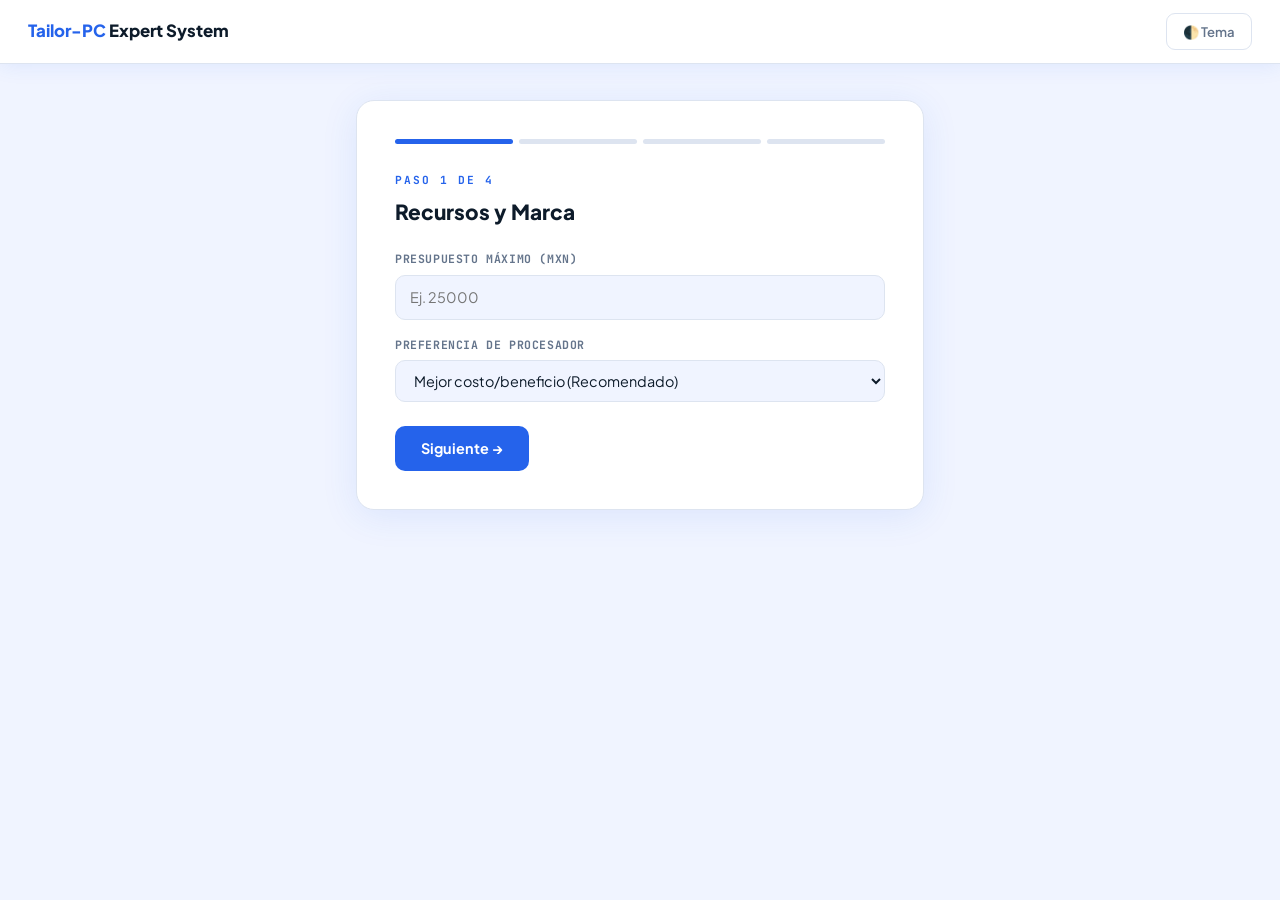
==== commit d2329360: "Add files via upload" ====
--- a/TAILOR-PC/templates/index.html
+++ b/TAILOR-PC/templates/index.html
@@ -1,181 +1,357 @@
-<!DOCTYPE html>
-<html lang="es">
-<head>
-    <meta charset="UTF-8">
-    <title>Tailor-PC | Diagnóstico</title>
-    <link href="https://cdn.jsdelivr.net/npm/bootstrap@5.3.0/dist/css/bootstrap.min.css" rel="stylesheet">
-    <link rel="stylesheet" href="{{ url_for('static', filename='style.css') }}">
-</head>
-<body data-theme="light"> 
-    <script>
-        const savedTheme = localStorage.getItem('tailorTheme') || 'light';
-        document.body.setAttribute('data-theme', savedTheme);
-    </script>
-    <button class="btn btn-outline-info shadow" style="position:fixed; top:20px; right:20px; z-index:1000;" onclick="toggleTheme()">🌓 Tema</button>
-
-    <div class="container py-5">
-        <div class="row justify-content-center">
-            <div class="col-md-8">
-                <div class="card p-5 position-relative shadow-lg border-0">
-                    <h2 class="text-center mb-2 fw-bold text-primary">Parámetros del Sistema</h2>
-                    <p class="text-center mb-4 text-muted">Ajuste de variables heurísticas</p>
-                    
-                    <form action="/diagnostico" method="POST" id="msform">
-                        <div class="step-container" id="step1">
-                            <h5 class="text-primary mb-3">PASO 1: Recursos y Marca</h5>
-                            <label class="fw-bold">Presupuesto máximo (MXN):</label>
-                            <input type="number" name="presupuesto" class="form-control mb-3 py-2" placeholder="Ej. 25000" min="3000" required>
-                            
-                            <label class="fw-bold">Preferencia de Procesador:</label>
-                            <select name="marca_cpu" class="form-select mb-4 py-2">
-                                <option value="indistinto">El mejor costo/beneficio (Recomendado)</option>
-                                <option value="intel">Prefiero Intel Core</option>
-                                <option value="amd">Prefiero AMD Ryzen</option>
-                            </select>
-                            <button type="button" class="btn btn-primary px-4 fw-bold" onclick="nextStep(2)">Siguiente</button>
-                        </div>
-
-                        <div class="step-container" id="step2" style="display:none;">
-                            <h5 class="text-primary mb-3">PASO 2: Enfoque Táctico</h5>
-                            <div class="row">
-                                <div class="col-md-6 mb-3">
-                                    <label class="fw-bold">Uso Principal:</label>
-                                    <select name="uso" class="form-select py-2">
-                                        <option value="gaming">Gaming / Streaming</option>
-                                        <option value="render">Renderizado / 3D</option>
-                                        <option value="ofimatica">Ofimática / Estudio</option>
-                                    </select>
-                                </div>
-                                <div class="col-md-6 mb-3">
-                                    <label class="fw-bold">Estética del Equipo:</label>
-                                    <select name="estilo_rgb" class="form-select py-2">
-                                        <option value="minimalista">Minimalista (Sin luces)</option>
-                                        <option value="rgb">Gamer (RGB Completo)</option>
-                                    </select>
-                                </div>
-                            </div>
-                            <button type="button" class="btn btn-outline-secondary px-4 fw-bold" onclick="nextStep(1)">Atrás</button>
-                            <button type="button" class="btn btn-primary px-4 fw-bold" onclick="nextStep(3)">Siguiente</button>
-                        </div>
-
-                        <div class="step-container" id="step3" style="display:none;">
-                            <h5 class="text-primary mb-3">PASO 3: Infraestructura</h5>
-                            <div class="row">
-                                <div class="col-md-6 mb-3">
-                                    <label class="fw-bold">Conectividad:</label>
-                                    <select name="wifi" class="form-select py-2">
-                                        <option value="SI">Wi-Fi Integrado</option>
-                                        <option value="NO">Ethernet (Cable)</option>
-                                    </select>
-                                </div>
-                                <div class="col-md-6 mb-3">
-                                    <label class="fw-bold">Tamaño (Gabinete):</label>
-                                    <select name="size" class="form-select py-2">
-                                        <option value="ATX">ATX (Estándar)</option>
-                                        <option value="Micro-ATX">Micro-ATX (Compacto)</option>
-                                    </select>
-                                </div>
-                            </div>
-                            <div class="form-check form-switch mb-4">
-                                <input class="form-check-input" type="checkbox" name="streaming" id="streaming">
-                                <label class="form-check-label fw-bold" for="streaming">Procesamiento de Streaming Simultáneo</label>
-                            </div>
-                            <button type="button" class="btn btn-outline-secondary px-4 fw-bold" onclick="nextStep(2)">Atrás</button>
-                            <button type="button" class="btn btn-primary px-4 fw-bold" onclick="nextStep(4)">Siguiente</button>
-                        </div>
-
-                        <div class="step-container" id="step4" style="display:none;">
-                            <h5 class="text-primary mb-3">PASO 4: Escalabilidad</h5>
-                            <div class="row">
-                                <div class="col-md-6 mb-4">
-                                    <label class="fw-bold">Actualización a futuro:</label>
-                                    <select name="longevidad" class="form-select py-2">
-                                        <option value="SI">Plataforma Nueva (DDR5/AM5)</option>
-                                        <option value="NO">Máximo rendimiento actual (DDR4)</option>
-                                    </select>
-                                </div>
-                                <div class="col-md-6 mb-4">
-                                    <label class="fw-bold">Audio:</label>
-                                    <select name="audio" class="form-select py-2">
-                                        <option value="estandar">Audio Estándar</option>
-                                        <option value="pro">Audio de Alta Fidelidad</option>
-                                    </select>
-                                </div>
-                            </div>
-                            <button type="button" class="btn btn-outline-secondary px-4 fw-bold" onclick="nextStep(3)">Atrás</button>
-                            <button type="submit" class="btn btn-success px-4 fw-bold shadow">EJECUTAR MOTOR RETE</button>
-                        </div>
-                    </form>
-                </div>
-            </div>
-        </div>
-    </div>
-
-    <div id="loading-overlay" style="display:none; position:fixed; top:0; left:0; width:100%; height:100%; z-index:9999; flex-direction:column; justify-content:center; align-items:center;">
-        <div class="spinner-border text-primary mb-4" style="width: 3.5rem; height: 3.5rem; border-width: 0.25em;" role="status"></div>
-        <h2 id="loading-text" class="fw-bold mb-4" style="letter-spacing: 1.5px; color: var(--text-main);">SINTETIZANDO DATOS</h2>
-        <div id="loading-logs" class="text-start" style="width: 550px; max-width: 90%;"></div>
-    </div>
-
-    <script>
-        function toggleTheme() {
-            const body = document.body;
-            const target = body.getAttribute('data-theme') === 'dark' ? 'light' : 'dark';
-            body.setAttribute('data-theme', target);
-            localStorage.setItem('tailorTheme', target);
-        }
-
-        function nextStep(step) {
-            document.querySelectorAll('.step-container').forEach(div => div.style.display = 'none');
-            document.getElementById('step' + step).style.display = 'block';
-        }
-
-        function hablarFemenino(texto) {
-            if ('speechSynthesis' in window) {
-                window.speechSynthesis.cancel();
-                const utterance = new SpeechSynthesisUtterance(texto);
-                utterance.lang = 'es-MX';
-                utterance.rate = 1.05;
-                utterance.pitch = 1.3; 
-                const voces = window.speechSynthesis.getVoices();
-                const vozMujer = voces.find(v => v.lang.includes('es') && (v.name.includes('Sabina') || v.name.includes('Helena') || v.name.includes('Paulina') || v.name.includes('Google')));
-                if(vozMujer) utterance.voice = vozMujer;
-                window.speechSynthesis.speak(utterance);
-            }
-        }
-
-        if ('speechSynthesis' in window) { window.speechSynthesis.getVoices(); }
-
-        document.getElementById('msform').addEventListener('submit', function(e) {
-            e.preventDefault(); 
-            const overlay = document.getElementById('loading-overlay');
-            const text = document.getElementById('loading-text');
-            const logs = document.getElementById('loading-logs');
-            
-            overlay.style.display = 'flex';
-            hablarFemenino("Iniciando análisis del motor experto. Evaluando reglas de hardware estructural. Por favor, espere.");
-            
-            const steps = [
-                "Cargando Base de Conocimientos...",
-                "Evaluando reglas de compatibilidad física...",
-                "Calculando umbrales de viabilidad térmica...",
-                "Ajustando restricciones financieras...",
-                "Purgando combinaciones inválidas...",
-                "Generando dictamen final..."
-            ];
-            
-            let i = 0;
-            const interval = setInterval(() => {
-                if(i < steps.length) {
-                    logs.innerHTML += `<div class="premium-log">${steps[i]} <span style="float:right; color: var(--accent-primary); font-size:0.9rem;">[OK]</span></div>`;
-                    i++;
-                } else {
-                    clearInterval(interval);
-                    text.innerText = "ANÁLISIS COMPLETADO";
-                    setTimeout(() => { document.getElementById('msform').submit(); }, 600);
-                }
-            }, 600); 
-        });
-    </script>
-</body>
-</html>+<!DOCTYPE html>
+<html lang="es">
+<head>
+    <meta charset="UTF-8">
+    <meta name="viewport" content="width=device-width, initial-scale=1.0">
+    <title>Tailor-PC | Diagnóstico</title>
+    <link href="https://cdn.jsdelivr.net/npm/bootstrap@5.3.0/dist/css/bootstrap.min.css" rel="stylesheet">
+    <link href="https://fonts.googleapis.com/css2?family=JetBrains+Mono:wght@400;600;700&family=Plus+Jakarta+Sans:wght@400;500;600;700;800&display=swap" rel="stylesheet">
+    <style>
+    :root {
+        --bg:       #f0f4ff;
+        --bg-card:  #ffffff;
+        --text:     #0d1b2a;
+        --muted:    #64748b;
+        --border:   #dde4f0;
+        --accent:   #2563eb;
+        --accent-2: #7c3aed;
+        --shadow:   rgba(37,99,235,.10);
+        --mono:     'JetBrains Mono', monospace;
+        --sans:     'Plus Jakarta Sans', sans-serif;
+    }
+    [data-theme="dark"] {
+        --bg:       #080d18;
+        --bg-card:  #0f172a;
+        --text:     #e2e8f0;
+        --muted:    #94a3b8;
+        --border:   #1e293b;
+        --accent:   #3b82f6;
+        --accent-2: #a855f7;
+        --shadow:   rgba(59,130,246,.12);
+    }
+
+    *, *::before, *::after { box-sizing: border-box; margin: 0; padding: 0; }
+    body {
+        font-family: var(--sans);
+        background: var(--bg); color: var(--text);
+        min-height: 100vh; transition: background .3s, color .3s;
+        font-size: 15px; line-height: 1.6;
+    }
+
+    /* ── Topbar ───────────────────────────────────── */
+    .topbar {
+        position: sticky; top: 0; z-index: 900;
+        background: var(--bg-card); border-bottom: 1px solid var(--border);
+        padding: 13px 28px;
+        display: flex; align-items: center;
+        box-shadow: 0 1px 20px var(--shadow);
+    }
+    .brand { font-weight: 800; font-size: 1.05rem; color: var(--accent); flex: 1; }
+    .brand span { color: var(--text); }
+    .tb-btn {
+        background: transparent; color: var(--muted);
+        border: 1px solid var(--border); border-radius: 9px;
+        padding: 7px 16px; font-family: var(--sans);
+        font-size: .82rem; font-weight: 600; cursor: pointer;
+        transition: all .15s;
+    }
+    .tb-btn:hover { border-color: var(--accent); color: var(--accent); }
+
+    /* ── Form card ────────────────────────────────── */
+    .form-wrap { max-width: 600px; margin: 36px auto; padding: 0 16px 40px; }
+    .form-card {
+        background: var(--bg-card); border: 1px solid var(--border);
+        border-radius: 18px; padding: 38px;
+        box-shadow: 0 6px 36px var(--shadow);
+    }
+
+    /* ── Progress ─────────────────────────────────── */
+    .progress-row { display: flex; gap: 6px; margin-bottom: 28px; }
+    .prog-seg {
+        flex: 1; height: 5px; border-radius: 3px;
+        background: var(--border); transition: background .3s;
+    }
+    .prog-seg.done { background: var(--accent); }
+
+    /* ── Step labels ──────────────────────────────── */
+    .step-tag {
+        font-family: var(--mono); font-size: .7rem; font-weight: 700;
+        color: var(--accent); text-transform: uppercase; letter-spacing: 2px;
+        margin-bottom: 5px;
+    }
+    .step-title { font-size: 1.3rem; font-weight: 800; margin-bottom: 22px; }
+
+    /* ── Inputs ───────────────────────────────────── */
+    .field-label {
+        display: block; font-family: var(--mono); font-size: .72rem; font-weight: 700;
+        color: var(--muted); text-transform: uppercase; letter-spacing: .6px;
+        margin-bottom: 6px;
+    }
+    .form-ctrl, .form-sel {
+        width: 100%; padding: 10px 14px;
+        background: var(--bg) !important; border: 1px solid var(--border) !important;
+        border-radius: 10px !important; color: var(--text) !important;
+        font-family: var(--sans) !important; font-size: .9rem !important;
+        outline: none; transition: border-color .2s !important;
+        appearance: auto;
+    }
+    .form-ctrl:focus, .form-sel:focus {
+        border-color: var(--accent) !important;
+        box-shadow: 0 0 0 3px rgba(37,99,235,.1) !important;
+    }
+    .form-sel option { background: var(--bg-card); color: var(--text); }
+    .field-mb { margin-bottom: 16px; }
+
+    /* ── Switch ───────────────────────────────────── */
+    .sw-row {
+        display: flex; align-items: center; gap: 11px;
+        padding: 12px 0; margin-bottom: 8px;
+    }
+    .sw-row label { font-size: .88rem; font-weight: 500; cursor: pointer; color: var(--text); }
+    input[type=checkbox].form-check-input:checked {
+        background-color: var(--accent) !important;
+        border-color: var(--accent) !important;
+    }
+
+    /* ── Navigation buttons ───────────────────────── */
+    .btn-row { display: flex; gap: 10px; margin-top: 24px; }
+    .btn-next {
+        background: var(--accent); color: #fff;
+        border: none; border-radius: 10px;
+        padding: 11px 26px; font-family: var(--sans);
+        font-weight: 700; font-size: .9rem; cursor: pointer;
+        transition: background .15s;
+    }
+    .btn-next:hover { background: var(--accent-2); }
+    .btn-back {
+        background: transparent; color: var(--muted);
+        border: 1px solid var(--border); border-radius: 10px;
+        padding: 11px 22px; font-family: var(--sans);
+        font-weight: 600; font-size: .9rem; cursor: pointer;
+        transition: all .15s;
+    }
+    .btn-back:hover { border-color: var(--accent); color: var(--accent); }
+    .btn-submit {
+        background: linear-gradient(135deg, var(--accent), var(--accent-2));
+        color: #fff; border: none; border-radius: 10px;
+        padding: 12px 30px; font-family: var(--mono);
+        font-weight: 700; font-size: .88rem; cursor: pointer;
+        letter-spacing: .5px;
+        box-shadow: 0 4px 20px rgba(37,99,235,.35);
+        transition: opacity .15s, transform .1s;
+    }
+    .btn-submit:hover { opacity: .9; }
+    .btn-submit:active { transform: scale(.97); }
+
+    /* ── Loading overlay ──────────────────────────── */
+    #loading {
+        display: none; position: fixed; inset: 0; z-index: 9999;
+        background: var(--bg);
+        flex-direction: column; align-items: center; justify-content: center; gap: 0;
+    }
+    .spin {
+        width: 48px; height: 48px;
+        border: 3px solid var(--border); border-top-color: var(--accent);
+        border-radius: 50%; animation: spin .75s linear infinite;
+        margin-bottom: 22px;
+    }
+    @keyframes spin { to { transform: rotate(360deg); } }
+    #load-title {
+        font-family: var(--mono); font-weight: 700; font-size: .95rem;
+        color: var(--accent); letter-spacing: 2px; margin-bottom: 22px;
+    }
+    .log-row {
+        font-family: var(--mono); font-size: .76rem;
+        color: var(--muted); padding: 5px 0;
+        display: flex; justify-content: space-between;
+        width: 460px; max-width: 90%;
+        border-bottom: 1px solid var(--border);
+    }
+    .log-ok { color: var(--accent); }
+    </style>
+</head>
+
+<body data-theme="light">
+<script>document.body.setAttribute('data-theme', localStorage.getItem('tailorTheme') || 'light');</script>
+
+<div class="topbar">
+    <div class="brand">Tailor-PC <span>Expert System</span></div>
+    <button class="tb-btn" onclick="toggleTheme()">🌓 Tema</button>
+</div>
+
+<div class="form-wrap">
+<form action="/diagnostico" method="POST" id="msform">
+<div class="form-card">
+
+    <!-- Progress bar -->
+    <div class="progress-row" id="progress">
+        <div class="prog-seg done" id="seg1"></div>
+        <div class="prog-seg"      id="seg2"></div>
+        <div class="prog-seg"      id="seg3"></div>
+        <div class="prog-seg"      id="seg4"></div>
+    </div>
+
+    <!-- PASO 1 -->
+    <div id="step1">
+        <div class="step-tag">Paso 1 de 4</div>
+        <div class="step-title">Recursos y Marca</div>
+
+        <div class="field-mb">
+            <label class="field-label">Presupuesto máximo (MXN)</label>
+            <input type="number" name="presupuesto" class="form-ctrl"
+                   placeholder="Ej. 25000" min="3000" required>
+        </div>
+        <div class="field-mb">
+            <label class="field-label">Preferencia de Procesador</label>
+            <select name="marca_cpu" class="form-sel">
+                <option value="indistinto">Mejor costo/beneficio (Recomendado)</option>
+                <option value="intel">Prefiero Intel Core</option>
+                <option value="amd">Prefiero AMD Ryzen</option>
+            </select>
+        </div>
+        <div class="btn-row">
+            <button type="button" class="btn-next" onclick="goStep(2)">Siguiente →</button>
+        </div>
+    </div>
+
+    <!-- PASO 2 -->
+    <div id="step2" style="display:none">
+        <div class="step-tag">Paso 2 de 4</div>
+        <div class="step-title">Enfoque Táctico</div>
+
+        <div class="row g-3 mb-0">
+            <div class="col-md-6 field-mb">
+                <label class="field-label">Uso Principal</label>
+                <select name="uso" class="form-sel">
+                    <option value="gaming">Gaming / Streaming</option>
+                    <option value="render">Renderizado / 3D</option>
+                    <option value="ofimatica">Ofimática / Estudio</option>
+                </select>
+            </div>
+            <div class="col-md-6 field-mb">
+                <label class="field-label">Estética del Equipo</label>
+                <select name="estilo_rgb" class="form-sel">
+                    <option value="minimalista">Minimalista (Sin RGB)</option>
+                    <option value="rgb">Gamer (RGB Completo)</option>
+                </select>
+            </div>
+        </div>
+        <div class="btn-row">
+            <button type="button" class="btn-back" onclick="goStep(1)">← Atrás</button>
+            <button type="button" class="btn-next" onclick="goStep(3)">Siguiente →</button>
+        </div>
+    </div>
+
+    <!-- PASO 3 -->
+    <div id="step3" style="display:none">
+        <div class="step-tag">Paso 3 de 4</div>
+        <div class="step-title">Infraestructura</div>
+
+        <div class="row g-3">
+            <div class="col-md-6 field-mb">
+                <label class="field-label">Conectividad</label>
+                <select name="wifi" class="form-sel">
+                    <option value="Sí">Wi-Fi Integrado</option>
+                    <option value="NO">Ethernet (Cable)</option>
+                </select>
+            </div>
+            <div class="col-md-6 field-mb">
+                <label class="field-label">Tamaño del Gabinete</label>
+                <select name="size" class="form-sel">
+                    <option value="ATX">ATX (Estándar)</option>
+                    <option value="Micro-ATX">Micro-ATX (Compacto)</option>
+                </select>
+            </div>
+        </div>
+        <div class="sw-row">
+            <input class="form-check-input" type="checkbox" name="streaming" id="streaming">
+            <label for="streaming">Streaming simultáneo activo</label>
+        </div>
+        <div class="btn-row">
+            <button type="button" class="btn-back" onclick="goStep(2)">← Atrás</button>
+            <button type="button" class="btn-next" onclick="goStep(4)">Siguiente →</button>
+        </div>
+    </div>
+
+    <!-- PASO 4 -->
+    <div id="step4" style="display:none">
+        <div class="step-tag">Paso 4 de 4</div>
+        <div class="step-title">Escalabilidad</div>
+
+        <div class="row g-3">
+            <div class="col-md-6 field-mb">
+                <label class="field-label">Plataforma Futura</label>
+                <select name="longevidad" class="form-sel">
+                    <option value="Sí">Plataforma Nueva (DDR5 / AM5)</option>
+                    <option value="NO">Máximo rendimiento actual (DDR4)</option>
+                </select>
+            </div>
+            <div class="col-md-6 field-mb">
+                <label class="field-label">Audio</label>
+                <select name="audio" class="form-sel">
+                    <option value="estandar">Audio Estándar</option>
+                    <option value="pro">Audio Alta Fidelidad</option>
+                </select>
+            </div>
+        </div>
+        <div class="btn-row">
+            <button type="button" class="btn-back" onclick="goStep(3)">← Atrás</button>
+            <button type="submit" class="btn-submit">⚡ EJECUTAR MOTOR RETE</button>
+        </div>
+    </div>
+
+</div><!-- /form-card -->
+</form>
+</div>
+
+<!-- Loading -->
+<div id="loading">
+    <div class="spin"></div>
+    <div id="load-title">SINTETIZANDO DATOS</div>
+    <div id="load-logs"></div>
+</div>
+
+<script>
+    function toggleTheme() {
+        const next = document.body.getAttribute('data-theme') === 'dark' ? 'light' : 'dark';
+        document.body.setAttribute('data-theme', next);
+        localStorage.setItem('tailorTheme', next);
+    }
+
+    function goStep(n) {
+        for (let i = 1; i <= 4; i++) {
+            document.getElementById('step' + i).style.display = i === n ? 'block' : 'none';
+            document.getElementById('seg' + i).classList.toggle('done', i <= n);
+        }
+    }
+
+    document.getElementById('msform').addEventListener('submit', function(e) {
+        e.preventDefault();
+        document.getElementById('loading').style.display = 'flex';
+        const steps = [
+            'Cargando base de conocimientos...',
+            'Evaluando reglas de compatibilidad física...',
+            'Calculando umbrales de viabilidad térmica...',
+            'Ajustando restricciones financieras...',
+            'Purgando combinaciones inválidas...',
+            'Generando dictamen final...'
+        ];
+        let i = 0;
+        const logs = document.getElementById('load-logs');
+        const iv = setInterval(() => {
+            if (i < steps.length) {
+                const row = document.createElement('div');
+                row.className = 'log-row';
+                row.innerHTML = `<span>${steps[i]}</span><span class="log-ok">[OK]</span>`;
+                logs.appendChild(row);
+                i++;
+            } else {
+                clearInterval(iv);
+                document.getElementById('load-title').textContent = 'ANÁLISIS COMPLETADO';
+                setTimeout(() => this.submit(), 600);
+            }
+        }, 600);
+    });
+</script>
+</body>
+</html>
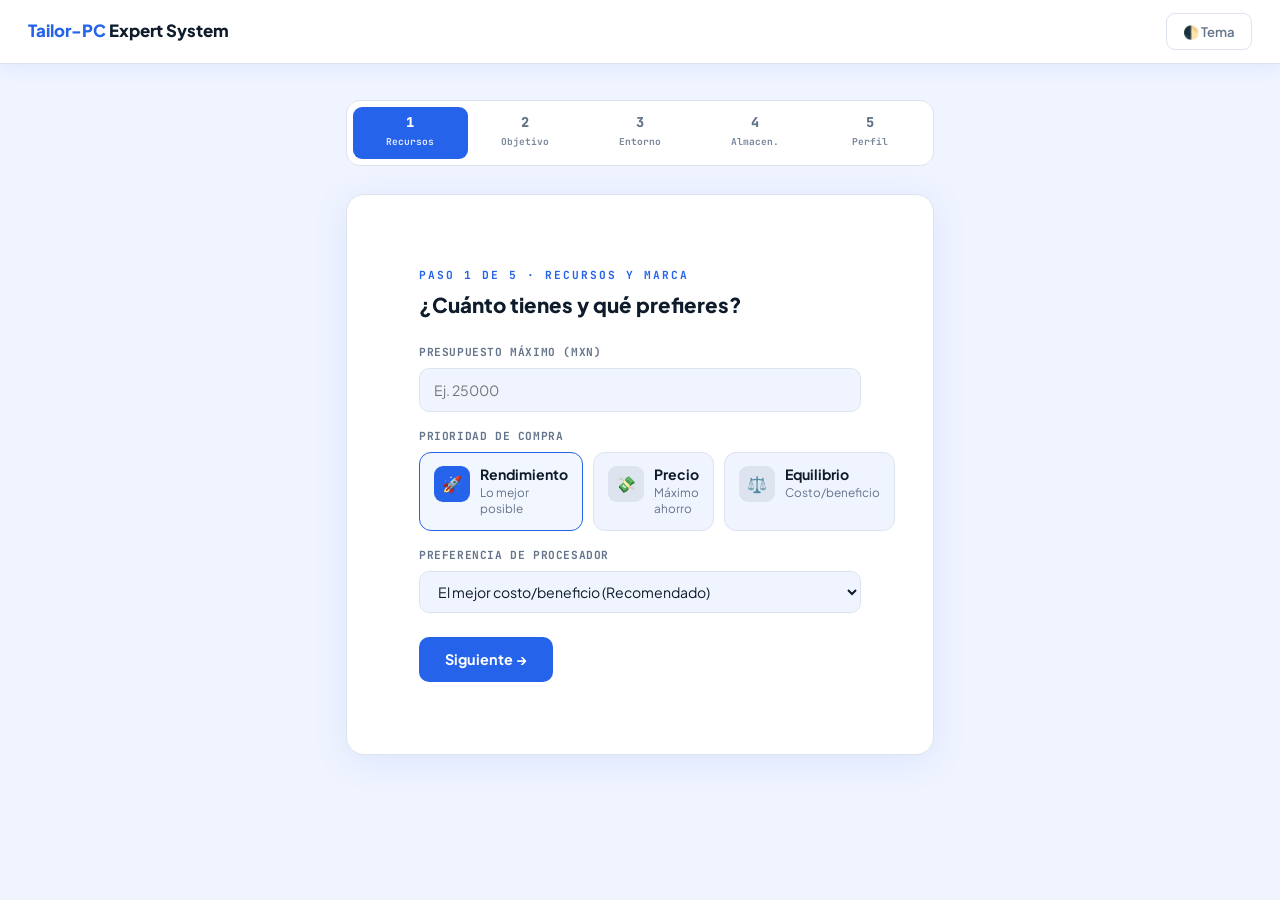
==== commit c54d5751: "Add files via upload" ====
--- a/TAILOR-PC/templates/index.html
+++ b/TAILOR-PC/templates/index.html
@@ -20,30 +20,23 @@
         --sans:     'Plus Jakarta Sans', sans-serif;
     }
     [data-theme="dark"] {
-        --bg:       #080d18;
-        --bg-card:  #0f172a;
-        --text:     #e2e8f0;
-        --muted:    #94a3b8;
-        --border:   #1e293b;
-        --accent:   #3b82f6;
-        --accent-2: #a855f7;
-        --shadow:   rgba(59,130,246,.12);
-    }
-
+        --bg:       #080d18; --bg-card:  #0f172a;
+        --text:     #e2e8f0; --muted:    #94a3b8;
+        --border:   #1e293b; --accent:   #3b82f6;
+        --accent-2: #a855f7; --shadow:   rgba(59,130,246,.12);
+    }
     *, *::before, *::after { box-sizing: border-box; margin: 0; padding: 0; }
     body {
-        font-family: var(--sans);
-        background: var(--bg); color: var(--text);
+        font-family: var(--sans); background: var(--bg); color: var(--text);
         min-height: 100vh; transition: background .3s, color .3s;
         font-size: 15px; line-height: 1.6;
     }
 
-    /* ── Topbar ───────────────────────────────────── */
+    /* ── Topbar ───────────────────────────────── */
     .topbar {
         position: sticky; top: 0; z-index: 900;
         background: var(--bg-card); border-bottom: 1px solid var(--border);
-        padding: 13px 28px;
-        display: flex; align-items: center;
+        padding: 13px 28px; display: flex; align-items: center;
         box-shadow: 0 1px 20px var(--shadow);
     }
     .brand { font-weight: 800; font-size: 1.05rem; color: var(--accent); flex: 1; }
@@ -52,48 +45,73 @@
         background: transparent; color: var(--muted);
         border: 1px solid var(--border); border-radius: 9px;
         padding: 7px 16px; font-family: var(--sans);
-        font-size: .82rem; font-weight: 600; cursor: pointer;
-        transition: all .15s;
+        font-size: .82rem; font-weight: 600; cursor: pointer; transition: all .15s;
     }
     .tb-btn:hover { border-color: var(--accent); color: var(--accent); }
 
-    /* ── Form card ────────────────────────────────── */
-    .form-wrap { max-width: 600px; margin: 36px auto; padding: 0 16px 40px; }
+    /* ── Form wrapper ─────────────────────────── */
+    .form-wrap { max-width: 620px; margin: 36px auto; padding: 0 16px 60px; }
+
+    /* ── Step pills nav ───────────────────────── */
+    .step-nav {
+        display: flex; gap: 0; margin-bottom: 28px;
+        background: var(--bg-card); border: 1px solid var(--border);
+        border-radius: 14px; padding: 6px; overflow: hidden;
+    }
+    .step-pill {
+        flex: 1; text-align: center; padding: 9px 4px;
+        border-radius: 9px; cursor: pointer; user-select: none;
+        transition: background .2s, color .2s;
+        font-family: var(--mono); font-size: .68rem; font-weight: 700;
+        color: var(--muted); position: relative;
+    }
+    .step-pill.done   { color: var(--accent); }
+    .step-pill.active { background: var(--accent); color: #fff; }
+    .step-pill .pill-num {
+        display: block; font-size: .85rem; font-weight: 800; line-height: 1;
+        margin-bottom: 3px;
+    }
+    .step-pill .pill-label { font-size: .6rem; opacity: .85; white-space: nowrap; }
+
+    /* ── Form card ────────────────────────────── */
     .form-card {
         background: var(--bg-card); border: 1px solid var(--border);
-        border-radius: 18px; padding: 38px;
+        border-radius: 18px; padding: 36px;
         box-shadow: 0 6px 36px var(--shadow);
-    }
-
-    /* ── Progress ─────────────────────────────────── */
-    .progress-row { display: flex; gap: 6px; margin-bottom: 28px; }
-    .prog-seg {
-        flex: 1; height: 5px; border-radius: 3px;
-        background: var(--border); transition: background .3s;
-    }
-    .prog-seg.done { background: var(--accent); }
-
-    /* ── Step labels ──────────────────────────────── */
+        min-height: 340px; position: relative; overflow: hidden;
+    }
+
+    /* ── Step slide animation ─────────────────── */
+    .step-pane {
+        position: absolute; inset: 0; padding: 36px;
+        opacity: 0; pointer-events: none;
+        transform: translateX(40px);
+        transition: opacity .32s ease, transform .32s ease;
+    }
+    .step-pane.active {
+        position: relative; opacity: 1; pointer-events: all;
+        transform: translateX(0);
+    }
+    .step-pane.exit-left  { opacity: 0; transform: translateX(-40px); }
+    .step-pane.exit-right { opacity: 0; transform: translateX(40px); }
+
+    /* ── Labels & inputs ──────────────────────── */
     .step-tag {
         font-family: var(--mono); font-size: .7rem; font-weight: 700;
-        color: var(--accent); text-transform: uppercase; letter-spacing: 2px;
-        margin-bottom: 5px;
-    }
-    .step-title { font-size: 1.3rem; font-weight: 800; margin-bottom: 22px; }
-
-    /* ── Inputs ───────────────────────────────────── */
+        color: var(--accent); text-transform: uppercase; letter-spacing: 2px; margin-bottom: 4px;
+    }
+    .step-title { font-size: 1.28rem; font-weight: 800; margin-bottom: 22px; }
+
     .field-label {
-        display: block; font-family: var(--mono); font-size: .72rem; font-weight: 700;
-        color: var(--muted); text-transform: uppercase; letter-spacing: .6px;
-        margin-bottom: 6px;
+        display: block; font-family: var(--mono); font-size: .7rem; font-weight: 700;
+        color: var(--muted); text-transform: uppercase; letter-spacing: .6px; margin-bottom: 6px;
     }
     .form-ctrl, .form-sel {
         width: 100%; padding: 10px 14px;
         background: var(--bg) !important; border: 1px solid var(--border) !important;
         border-radius: 10px !important; color: var(--text) !important;
-        font-family: var(--sans) !important; font-size: .9rem !important;
-        outline: none; transition: border-color .2s !important;
-        appearance: auto;
+        font-family: var(--sans) !important; font-size: .88rem !important;
+        outline: none; transition: border-color .2s, box-shadow .2s !important;
     }
     .form-ctrl:focus, .form-sel:focus {
         border-color: var(--accent) !important;
@@ -102,58 +120,90 @@
     .form-sel option { background: var(--bg-card); color: var(--text); }
     .field-mb { margin-bottom: 16px; }
 
-    /* ── Switch ───────────────────────────────────── */
+    /* ── Option cards (radio-style) ───────────── */
+    .option-grid { display: grid; gap: 10px; }
+    .option-grid.cols-2 { grid-template-columns: 1fr 1fr; }
+    .option-grid.cols-3 { grid-template-columns: 1fr 1fr 1fr; }
+
+    .opt-card {
+        border: 1.5px solid var(--border); border-radius: 12px;
+        padding: 13px 14px; cursor: pointer; transition: all .18s;
+        display: flex; align-items: flex-start; gap: 10px;
+        background: var(--bg);
+    }
+    .opt-card:hover { border-color: var(--accent); background: rgba(37,99,235,.04); }
+    .opt-card input[type=radio] { display: none; }
+    .opt-card.selected { border-color: var(--accent); background: rgba(37,99,235,.06); }
+    .opt-card.selected .opt-icon-wrap { background: var(--accent); color: #fff; }
+    .opt-icon-wrap {
+        width: 36px; height: 36px; border-radius: 9px;
+        background: var(--border); display: flex; align-items: center;
+        justify-content: center; font-size: 1rem; flex-shrink: 0;
+        transition: background .18s, color .18s;
+    }
+    .opt-text h5 { font-size: .88rem; font-weight: 700; margin: 0 0 2px; }
+    .opt-text p  { font-size: .74rem; color: var(--muted); margin: 0; line-height: 1.35; }
+
+    /* ── Switch toggle ────────────────────────── */
     .sw-row {
-        display: flex; align-items: center; gap: 11px;
-        padding: 12px 0; margin-bottom: 8px;
-    }
-    .sw-row label { font-size: .88rem; font-weight: 500; cursor: pointer; color: var(--text); }
+        display: flex; align-items: center; gap: 12px;
+        padding: 12px 0; border-bottom: 1px solid var(--border);
+    }
+    .sw-row:last-child { border-bottom: none; }
+    .sw-row label { font-size: .88rem; font-weight: 500; cursor: pointer; flex: 1; }
+    .sw-row .sw-desc { font-size: .76rem; color: var(--muted); }
+    input[type=checkbox].form-check-input {
+        width: 36px; height: 20px; cursor: pointer; flex-shrink: 0;
+    }
     input[type=checkbox].form-check-input:checked {
-        background-color: var(--accent) !important;
-        border-color: var(--accent) !important;
-    }
-
-    /* ── Navigation buttons ───────────────────────── */
+        background-color: var(--accent) !important; border-color: var(--accent) !important;
+    }
+
+    /* ── Slider ───────────────────────────────── */
+    .slider-wrap { padding: 4px 0 8px; }
+    input[type=range] {
+        width: 100%; accent-color: var(--accent); cursor: pointer;
+    }
+    .slider-labels {
+        display: flex; justify-content: space-between;
+        font-family: var(--mono); font-size: .68rem; color: var(--muted); margin-top: 4px;
+    }
+
+    /* ── Buttons ──────────────────────────────── */
     .btn-row { display: flex; gap: 10px; margin-top: 24px; }
     .btn-next {
-        background: var(--accent); color: #fff;
-        border: none; border-radius: 10px;
-        padding: 11px 26px; font-family: var(--sans);
-        font-weight: 700; font-size: .9rem; cursor: pointer;
-        transition: background .15s;
+        background: var(--accent); color: #fff; border: none;
+        border-radius: 10px; padding: 11px 26px; font-family: var(--sans);
+        font-weight: 700; font-size: .9rem; cursor: pointer; transition: background .15s;
     }
     .btn-next:hover { background: var(--accent-2); }
     .btn-back {
-        background: transparent; color: var(--muted);
-        border: 1px solid var(--border); border-radius: 10px;
-        padding: 11px 22px; font-family: var(--sans);
-        font-weight: 600; font-size: .9rem; cursor: pointer;
-        transition: all .15s;
+        background: transparent; color: var(--muted); border: 1px solid var(--border);
+        border-radius: 10px; padding: 11px 22px; font-family: var(--sans);
+        font-weight: 600; font-size: .9rem; cursor: pointer; transition: all .15s;
     }
     .btn-back:hover { border-color: var(--accent); color: var(--accent); }
     .btn-submit {
         background: linear-gradient(135deg, var(--accent), var(--accent-2));
-        color: #fff; border: none; border-radius: 10px;
-        padding: 12px 30px; font-family: var(--mono);
-        font-weight: 700; font-size: .88rem; cursor: pointer;
-        letter-spacing: .5px;
+        color: #fff; border: none; border-radius: 10px; padding: 12px 30px;
+        font-family: var(--mono); font-weight: 700; font-size: .88rem;
+        cursor: pointer; letter-spacing: .5px;
         box-shadow: 0 4px 20px rgba(37,99,235,.35);
         transition: opacity .15s, transform .1s;
     }
     .btn-submit:hover { opacity: .9; }
     .btn-submit:active { transform: scale(.97); }
 
-    /* ── Loading overlay ──────────────────────────── */
+    /* ── Loading overlay ──────────────────────── */
     #loading {
         display: none; position: fixed; inset: 0; z-index: 9999;
-        background: var(--bg);
-        flex-direction: column; align-items: center; justify-content: center; gap: 0;
+        background: var(--bg); flex-direction: column;
+        align-items: center; justify-content: center; gap: 0;
     }
     .spin {
         width: 48px; height: 48px;
         border: 3px solid var(--border); border-top-color: var(--accent);
-        border-radius: 50%; animation: spin .75s linear infinite;
-        margin-bottom: 22px;
+        border-radius: 50%; animation: spin .75s linear infinite; margin-bottom: 22px;
     }
     @keyframes spin { to { transform: rotate(360deg); } }
     #load-title {
@@ -161,150 +211,326 @@
         color: var(--accent); letter-spacing: 2px; margin-bottom: 22px;
     }
     .log-row {
-        font-family: var(--mono); font-size: .76rem;
-        color: var(--muted); padding: 5px 0;
-        display: flex; justify-content: space-between;
-        width: 460px; max-width: 90%;
-        border-bottom: 1px solid var(--border);
+        font-family: var(--mono); font-size: .76rem; color: var(--muted);
+        padding: 5px 0; display: flex; justify-content: space-between;
+        width: 480px; max-width: 90%; border-bottom: 1px solid var(--border);
     }
     .log-ok { color: var(--accent); }
     </style>
 </head>
-
 <body data-theme="light">
 <script>document.body.setAttribute('data-theme', localStorage.getItem('tailorTheme') || 'light');</script>
 
+<!-- Topbar -->
 <div class="topbar">
     <div class="brand">Tailor-PC <span>Expert System</span></div>
     <button class="tb-btn" onclick="toggleTheme()">🌓 Tema</button>
 </div>
 
 <div class="form-wrap">
-<form action="/diagnostico" method="POST" id="msform">
-<div class="form-card">
-
-    <!-- Progress bar -->
-    <div class="progress-row" id="progress">
-        <div class="prog-seg done" id="seg1"></div>
-        <div class="prog-seg"      id="seg2"></div>
-        <div class="prog-seg"      id="seg3"></div>
-        <div class="prog-seg"      id="seg4"></div>
+
+    <!-- Step nav pills -->
+    <div class="step-nav" id="step-nav">
+        <div class="step-pill active" id="pill-1">
+            <span class="pill-num">1</span>
+            <span class="pill-label">Recursos</span>
+        </div>
+        <div class="step-pill" id="pill-2">
+            <span class="pill-num">2</span>
+            <span class="pill-label">Objetivo</span>
+        </div>
+        <div class="step-pill" id="pill-3">
+            <span class="pill-num">3</span>
+            <span class="pill-label">Entorno</span>
+        </div>
+        <div class="step-pill" id="pill-4">
+            <span class="pill-num">4</span>
+            <span class="pill-label">Almacen.</span>
+        </div>
+        <div class="step-pill" id="pill-5">
+            <span class="pill-num">5</span>
+            <span class="pill-label">Perfil</span>
+        </div>
     </div>
 
-    <!-- PASO 1 -->
-    <div id="step1">
-        <div class="step-tag">Paso 1 de 4</div>
-        <div class="step-title">Recursos y Marca</div>
-
-        <div class="field-mb">
-            <label class="field-label">Presupuesto máximo (MXN)</label>
-            <input type="number" name="presupuesto" class="form-ctrl"
-                   placeholder="Ej. 25000" min="3000" required>
-        </div>
-        <div class="field-mb">
-            <label class="field-label">Preferencia de Procesador</label>
-            <select name="marca_cpu" class="form-sel">
-                <option value="indistinto">Mejor costo/beneficio (Recomendado)</option>
-                <option value="intel">Prefiero Intel Core</option>
-                <option value="amd">Prefiero AMD Ryzen</option>
-            </select>
-        </div>
-        <div class="btn-row">
-            <button type="button" class="btn-next" onclick="goStep(2)">Siguiente →</button>
-        </div>
-    </div>
-
-    <!-- PASO 2 -->
-    <div id="step2" style="display:none">
-        <div class="step-tag">Paso 2 de 4</div>
-        <div class="step-title">Enfoque Táctico</div>
-
-        <div class="row g-3 mb-0">
-            <div class="col-md-6 field-mb">
-                <label class="field-label">Uso Principal</label>
-                <select name="uso" class="form-sel">
-                    <option value="gaming">Gaming / Streaming</option>
-                    <option value="render">Renderizado / 3D</option>
-                    <option value="ofimatica">Ofimática / Estudio</option>
+    <form action="/diagnostico" method="POST" id="msform">
+    <div class="form-card" id="form-card">
+
+        <!-- ══ PASO 1: Recursos y Marca ══════════════════ -->
+        <div class="step-pane active" id="pane-1">
+            <div class="step-tag">Paso 1 de 5 · Recursos y Marca</div>
+            <div class="step-title">¿Cuánto tienes y qué prefieres?</div>
+
+            <div class="field-mb">
+                <label class="field-label">Presupuesto máximo (MXN)</label>
+                <input type="number" name="presupuesto" class="form-ctrl"
+                       placeholder="Ej. 25000" min="3000" required>
+            </div>
+
+            <div class="field-mb">
+                <label class="field-label">Prioridad de compra</label>
+                <div class="option-grid cols-3">
+                    <label class="opt-card selected" onclick="selectOpt(this,'prioridad','rendimiento')">
+                        <input type="radio" name="prioridad" value="rendimiento" checked>
+                        <div class="opt-icon-wrap">🚀</div>
+                        <div class="opt-text"><h5>Rendimiento</h5><p>Lo mejor posible</p></div>
+                    </label>
+                    <label class="opt-card" onclick="selectOpt(this,'prioridad','precio')">
+                        <input type="radio" name="prioridad" value="precio">
+                        <div class="opt-icon-wrap">💸</div>
+                        <div class="opt-text"><h5>Precio</h5><p>Máximo ahorro</p></div>
+                    </label>
+                    <label class="opt-card" onclick="selectOpt(this,'prioridad','equilibrio')">
+                        <input type="radio" name="prioridad" value="equilibrio">
+                        <div class="opt-icon-wrap">⚖️</div>
+                        <div class="opt-text"><h5>Equilibrio</h5><p>Costo/beneficio</p></div>
+                    </label>
+                </div>
+            </div>
+
+            <div class="field-mb">
+                <label class="field-label">Preferencia de Procesador</label>
+                <select name="marca_cpu" class="form-sel">
+                    <option value="indistinto">El mejor costo/beneficio (Recomendado)</option>
+                    <option value="intel">Prefiero Intel Core</option>
+                    <option value="amd">Prefiero AMD Ryzen</option>
                 </select>
             </div>
-            <div class="col-md-6 field-mb">
-                <label class="field-label">Estética del Equipo</label>
+
+            <div class="btn-row">
+                <button type="button" class="btn-next" onclick="goStep(2)">Siguiente →</button>
+            </div>
+        </div>
+
+        <!-- ══ PASO 2: Uso y Resolución ══════════════════ -->
+        <div class="step-pane" id="pane-2">
+            <div class="step-tag">Paso 2 de 5 · Objetivo y Pantalla</div>
+            <div class="step-title">¿Para qué usarás el equipo?</div>
+
+            <div class="field-mb">
+                <label class="field-label">Uso principal</label>
+                <div class="option-grid cols-3">
+                    <label class="opt-card selected" onclick="selectOpt(this,'uso','gaming')">
+                        <input type="radio" name="uso" value="gaming" checked>
+                        <div class="opt-icon-wrap">🎮</div>
+                        <div class="opt-text"><h5>Gaming</h5><p>Juegos y streaming</p></div>
+                    </label>
+                    <label class="opt-card" onclick="selectOpt(this,'uso','render')">
+                        <input type="radio" name="uso" value="render">
+                        <div class="opt-icon-wrap">🎬</div>
+                        <div class="opt-text"><h5>Creación</h5><p>Render y 3D</p></div>
+                    </label>
+                    <label class="opt-card" onclick="selectOpt(this,'uso','ofimatica')">
+                        <input type="radio" name="uso" value="ofimatica">
+                        <div class="opt-icon-wrap">📋</div>
+                        <div class="opt-text"><h5>Oficina</h5><p>Ofimática y estudio</p></div>
+                    </label>
+                </div>
+            </div>
+
+            <div class="field-mb">
+                <label class="field-label">Resolución del monitor objetivo</label>
+                <div class="option-grid cols-3">
+                    <label class="opt-card selected" onclick="selectOpt(this,'resolucion','1080p')">
+                        <input type="radio" name="resolucion" value="1080p" checked>
+                        <div class="opt-icon-wrap">🖥️</div>
+                        <div class="opt-text"><h5>1080p</h5><p>Full HD (60-240Hz)</p></div>
+                    </label>
+                    <label class="opt-card" onclick="selectOpt(this,'resolucion','1440p')">
+                        <input type="radio" name="resolucion" value="1440p">
+                        <div class="opt-icon-wrap">🖥️</div>
+                        <div class="opt-text"><h5>1440p</h5><p>2K QHD (144Hz+)</p></div>
+                    </label>
+                    <label class="opt-card" onclick="selectOpt(this,'resolucion','4K')">
+                        <input type="radio" name="resolucion" value="4K">
+                        <div class="opt-icon-wrap">🖥️</div>
+                        <div class="opt-text"><h5>4K</h5><p>Ultra HD (60Hz+)</p></div>
+                    </label>
+                </div>
+            </div>
+
+            <div class="field-mb">
+                <label class="field-label">Estética del equipo</label>
                 <select name="estilo_rgb" class="form-sel">
-                    <option value="minimalista">Minimalista (Sin RGB)</option>
-                    <option value="rgb">Gamer (RGB Completo)</option>
+                    <option value="minimalista">Minimalista — Sin RGB</option>
+                    <option value="rgb">Gamer — RGB Completo</option>
                 </select>
             </div>
-        </div>
-        <div class="btn-row">
-            <button type="button" class="btn-back" onclick="goStep(1)">← Atrás</button>
-            <button type="button" class="btn-next" onclick="goStep(3)">Siguiente →</button>
-        </div>
-    </div>
-
-    <!-- PASO 3 -->
-    <div id="step3" style="display:none">
-        <div class="step-tag">Paso 3 de 4</div>
-        <div class="step-title">Infraestructura</div>
-
-        <div class="row g-3">
-            <div class="col-md-6 field-mb">
-                <label class="field-label">Conectividad</label>
-                <select name="wifi" class="form-sel">
-                    <option value="Sí">Wi-Fi Integrado</option>
-                    <option value="NO">Ethernet (Cable)</option>
-                </select>
-            </div>
-            <div class="col-md-6 field-mb">
-                <label class="field-label">Tamaño del Gabinete</label>
-                <select name="size" class="form-sel">
-                    <option value="ATX">ATX (Estándar)</option>
-                    <option value="Micro-ATX">Micro-ATX (Compacto)</option>
-                </select>
-            </div>
-        </div>
-        <div class="sw-row">
-            <input class="form-check-input" type="checkbox" name="streaming" id="streaming">
-            <label for="streaming">Streaming simultáneo activo</label>
-        </div>
-        <div class="btn-row">
-            <button type="button" class="btn-back" onclick="goStep(2)">← Atrás</button>
-            <button type="button" class="btn-next" onclick="goStep(4)">Siguiente →</button>
-        </div>
-    </div>
-
-    <!-- PASO 4 -->
-    <div id="step4" style="display:none">
-        <div class="step-tag">Paso 4 de 4</div>
-        <div class="step-title">Escalabilidad</div>
-
-        <div class="row g-3">
-            <div class="col-md-6 field-mb">
-                <label class="field-label">Plataforma Futura</label>
-                <select name="longevidad" class="form-sel">
-                    <option value="Sí">Plataforma Nueva (DDR5 / AM5)</option>
-                    <option value="NO">Máximo rendimiento actual (DDR4)</option>
-                </select>
-            </div>
-            <div class="col-md-6 field-mb">
-                <label class="field-label">Audio</label>
-                <select name="audio" class="form-sel">
-                    <option value="estandar">Audio Estándar</option>
-                    <option value="pro">Audio Alta Fidelidad</option>
-                </select>
-            </div>
-        </div>
-        <div class="btn-row">
-            <button type="button" class="btn-back" onclick="goStep(3)">← Atrás</button>
-            <button type="submit" class="btn-submit">⚡ EJECUTAR MOTOR RETE</button>
-        </div>
-    </div>
-
-</div><!-- /form-card -->
-</form>
+
+            <div class="btn-row">
+                <button type="button" class="btn-back" onclick="goStep(1)">← Atrás</button>
+                <button type="button" class="btn-next" onclick="goStep(3)">Siguiente →</button>
+            </div>
+        </div>
+
+        <!-- ══ PASO 3: Entorno e Infraestructura ═════════ -->
+        <div class="step-pane" id="pane-3">
+            <div class="step-tag">Paso 3 de 5 · Entorno e Infraestructura</div>
+            <div class="step-title">¿Cómo es tu entorno de uso?</div>
+
+            <div class="field-mb">
+                <label class="field-label">Temperatura ambiente habitual</label>
+                <div class="option-grid cols-3">
+                    <label class="opt-card" onclick="selectOpt(this,'clima','frio')">
+                        <input type="radio" name="clima" value="frio">
+                        <div class="opt-icon-wrap">❄️</div>
+                        <div class="opt-text"><h5>Frío</h5><p>Con A/C o clima fresco</p></div>
+                    </label>
+                    <label class="opt-card selected" onclick="selectOpt(this,'clima','templado')">
+                        <input type="radio" name="clima" value="templado" checked>
+                        <div class="opt-icon-wrap">🌤️</div>
+                        <div class="opt-text"><h5>Templado</h5><p>Condición normal</p></div>
+                    </label>
+                    <label class="opt-card" onclick="selectOpt(this,'clima','calido')">
+                        <input type="radio" name="clima" value="calido">
+                        <div class="opt-icon-wrap">🌡️</div>
+                        <div class="opt-text"><h5>Cálido</h5><p>Sin ventilación o calor</p></div>
+                    </label>
+                </div>
+            </div>
+
+            <div class="field-mb">
+                <label class="field-label">Conectividad y tamaño</label>
+                <div class="row g-3">
+                    <div class="col-md-6">
+                        <select name="wifi" class="form-sel">
+                            <option value="Sí">Wi-Fi Integrado</option>
+                            <option value="NO">Ethernet (Cable)</option>
+                        </select>
+                    </div>
+                    <div class="col-md-6">
+                        <select name="size" class="form-sel">
+                            <option value="ATX">ATX — Gabinete Estándar</option>
+                            <option value="Micro-ATX">Micro-ATX — Compacto</option>
+                        </select>
+                    </div>
+                </div>
+            </div>
+
+            <div style="border: 1px solid var(--border); border-radius: 12px; padding: 8px 14px;">
+                <div class="sw-row">
+                    <input class="form-check-input" type="checkbox" name="streaming" id="streaming">
+                    <div>
+                        <label class="mb-0" for="streaming">Streaming simultáneo activo</label>
+                        <div class="sw-desc">Codificación NVENC/OBS mientras juegas</div>
+                    </div>
+                </div>
+            </div>
+
+            <div class="btn-row">
+                <button type="button" class="btn-back" onclick="goStep(2)">← Atrás</button>
+                <button type="button" class="btn-next" onclick="goStep(4)">Siguiente →</button>
+            </div>
+        </div>
+
+        <!-- ══ PASO 4: Almacenamiento y Audio ═══════════ -->
+        <div class="step-pane" id="pane-4">
+            <div class="step-tag">Paso 4 de 5 · Almacenamiento y Audio</div>
+            <div class="step-title">¿Qué priorizas en almacenamiento?</div>
+
+            <div class="field-mb">
+                <label class="field-label">Prioridad de almacenamiento</label>
+                <div class="option-grid cols-2">
+                    <label class="opt-card selected" onclick="selectOpt(this,'almacenamiento','velocidad')">
+                        <input type="radio" name="almacenamiento" value="velocidad" checked>
+                        <div class="opt-icon-wrap">⚡</div>
+                        <div class="opt-text">
+                            <h5>Velocidad</h5>
+                            <p>NVMe rápido, menor capacidad. Ideal para gaming y apps</p>
+                        </div>
+                    </label>
+                    <label class="opt-card" onclick="selectOpt(this,'almacenamiento','capacidad')">
+                        <input type="radio" name="almacenamiento" value="capacidad">
+                        <div class="opt-icon-wrap">📦</div>
+                        <div class="opt-text">
+                            <h5>Capacidad</h5>
+                            <p>Más espacio aunque algo más lento. Ideal para producción</p>
+                        </div>
+                    </label>
+                </div>
+            </div>
+
+            <div class="row g-3 field-mb">
+                <div class="col-md-6">
+                    <label class="field-label">Plataforma futura</label>
+                    <select name="longevidad" class="form-sel">
+                        <option value="Sí">Nueva generación (DDR5 / AM5)</option>
+                        <option value="NO">Máximo rendimiento actual (DDR4)</option>
+                    </select>
+                </div>
+                <div class="col-md-6">
+                    <label class="field-label">Audio</label>
+                    <select name="audio" class="form-sel">
+                        <option value="estandar">Audio Estándar</option>
+                        <option value="pro">Alta Fidelidad (DAC/Amp)</option>
+                    </select>
+                </div>
+            </div>
+
+            <div class="btn-row">
+                <button type="button" class="btn-back" onclick="goStep(3)">← Atrás</button>
+                <button type="button" class="btn-next" onclick="goStep(5)">Siguiente →</button>
+            </div>
+        </div>
+
+        <!-- ══ PASO 5: Perfil Avanzado (NUEVO) ══════════ -->
+        <div class="step-pane" id="pane-5">
+            <div class="step-tag">Paso 5 de 5 · Perfil Avanzado</div>
+            <div class="step-title">Últimas preferencias del sistema</div>
+
+            <div class="field-mb">
+                <label class="field-label">¿Cuántos monitores usarás?</label>
+                <div class="option-grid cols-3">
+                    <label class="opt-card selected" onclick="selectOpt(this,'monitores','1'); document.getElementById('val-monitores').textContent='1 monitor'">
+                        <input type="radio" name="monitores" value="1" checked>
+                        <div class="opt-icon-wrap">🖥️</div>
+                        <div class="opt-text"><h5>1 Monitor</h5><p>Setup estándar</p></div>
+                    </label>
+                    <label class="opt-card" onclick="selectOpt(this,'monitores','2'); document.getElementById('val-monitores').textContent='2 monitores'">
+                        <input type="radio" name="monitores" value="2">
+                        <div class="opt-icon-wrap">🖥️🖥️</div>
+                        <div class="opt-text"><h5>2 Monitores</h5><p>Dual screen</p></div>
+                    </label>
+                    <label class="opt-card" onclick="selectOpt(this,'monitores','3')">
+                        <input type="radio" name="monitores" value="3">
+                        <div class="opt-icon-wrap">🎛️</div>
+                        <div class="opt-text"><h5>3+ Monitor</h5><p>Multi-display</p></div>
+                    </label>
+                </div>
+            </div>
+
+            <div class="field-mb">
+                <label class="field-label">Nivel de overclocking deseado</label>
+                <div class="option-grid cols-3">
+                    <label class="opt-card selected" onclick="selectOpt(this,'overclocking','ninguno')">
+                        <input type="radio" name="overclocking" value="ninguno" checked>
+                        <div class="opt-icon-wrap">😌</div>
+                        <div class="opt-text"><h5>Ninguno</h5><p>Stock, estabilidad</p></div>
+                    </label>
+                    <label class="opt-card" onclick="selectOpt(this,'overclocking','moderado')">
+                        <input type="radio" name="overclocking" value="moderado">
+                        <div class="opt-icon-wrap">⚙️</div>
+                        <div class="opt-text"><h5>Moderado</h5><p>XMP / EXPO</p></div>
+                    </label>
+                    <label class="opt-card" onclick="selectOpt(this,'overclocking','extremo')">
+                        <input type="radio" name="overclocking" value="extremo">
+                        <div class="opt-icon-wrap">🔥</div>
+                        <div class="opt-text"><h5>Extremo</h5><p>CPU+GPU OC</p></div>
+                    </label>
+                </div>
+            </div>
+
+            <div class="btn-row">
+                <button type="button" class="btn-back" onclick="goStep(4)">← Atrás</button>
+                <button type="submit" class="btn-submit">⚡ EJECUTAR MOTOR RETE</button>
+            </div>
+        </div>
+
+    </div><!-- /form-card -->
+    </form>
 </div>
 
-<!-- Loading -->
+<!-- Loading overlay -->
 <div id="loading">
     <div class="spin"></div>
     <div id="load-title">SINTETIZANDO DATOS</div>
@@ -312,46 +538,106 @@
 </div>
 
 <script>
-    function toggleTheme() {
-        const next = document.body.getAttribute('data-theme') === 'dark' ? 'light' : 'dark';
-        document.body.setAttribute('data-theme', next);
-        localStorage.setItem('tailorTheme', next);
-    }
-
-    function goStep(n) {
-        for (let i = 1; i <= 4; i++) {
-            document.getElementById('step' + i).style.display = i === n ? 'block' : 'none';
-            document.getElementById('seg' + i).classList.toggle('done', i <= n);
+/* ── TEMA ──────────────────────────────────────────── */
+function toggleTheme() {
+    const next = document.body.getAttribute('data-theme') === 'dark' ? 'light' : 'dark';
+    document.body.setAttribute('data-theme', next);
+    localStorage.setItem('tailorTheme', next);
+}
+
+/* ── OPTION CARDS (radio-style) ──────────────────── */
+function selectOpt(el, name, value) {
+    // Deselect all in same group
+    document.querySelectorAll(`.opt-card`).forEach(c => {
+        if (c.querySelector(`input[name="${name}"]`)) c.classList.remove('selected');
+    });
+    el.classList.add('selected');
+    const radio = el.querySelector('input[type=radio]');
+    if (radio) radio.checked = true;
+}
+
+/* ── STEP NAVIGATION ─────────────────────────────── */
+let currentStep = 1;
+const TOTAL = 5;
+
+function goStep(next) {
+    const prev = currentStep;
+    if (next === prev) return;
+
+    const prevPane = document.getElementById(`pane-${prev}`);
+    const nextPane = document.getElementById(`pane-${next}`);
+
+    const goingForward = next > prev;
+
+    // Resize card height to auto (will be driven by content)
+    const card = document.getElementById('form-card');
+    card.style.minHeight = card.offsetHeight + 'px';
+
+    // Exit current
+    prevPane.classList.remove('active');
+    prevPane.classList.add(goingForward ? 'exit-left' : 'exit-right');
+
+    setTimeout(() => {
+        prevPane.classList.remove('exit-left', 'exit-right');
+        prevPane.style.display = '';
+    }, 340);
+
+    // Enter next
+    nextPane.style.display = 'block';
+    nextPane.classList.remove('exit-left', 'exit-right');
+    nextPane.style.transform = goingForward ? 'translateX(40px)' : 'translateX(-40px)';
+    nextPane.style.opacity   = '0';
+
+    requestAnimationFrame(() => {
+        requestAnimationFrame(() => {
+            nextPane.style.transform = '';
+            nextPane.style.opacity   = '';
+            nextPane.classList.add('active');
+        });
+    });
+
+    currentStep = next;
+    updatePills();
+}
+
+function updatePills() {
+    for (let i = 1; i <= TOTAL; i++) {
+        const pill = document.getElementById(`pill-${i}`);
+        pill.classList.remove('active', 'done');
+        if (i === currentStep) pill.classList.add('active');
+        else if (i < currentStep) pill.classList.add('done');
+    }
+}
+
+/* ── LOADING ─────────────────────────────────────── */
+document.getElementById('msform').addEventListener('submit', function(e) {
+    e.preventDefault();
+    document.getElementById('loading').style.display = 'flex';
+    const steps = [
+        'Cargando base de conocimientos...',
+        'Evaluando compatibilidad de socket y plataforma...',
+        'Calculando umbrales térmicos por clima...',
+        'Ajustando restricciones financieras...',
+        'Aplicando perfil de resolución y monitores...',
+        'Purgando combinaciones inválidas...',
+        'Generando dictamen final del motor RETE...'
+    ];
+    let i = 0;
+    const logs = document.getElementById('load-logs');
+    const iv = setInterval(() => {
+        if (i < steps.length) {
+            const row = document.createElement('div');
+            row.className = 'log-row';
+            row.innerHTML = `<span>${steps[i]}</span><span class="log-ok">[OK]</span>`;
+            logs.appendChild(row);
+            i++;
+        } else {
+            clearInterval(iv);
+            document.getElementById('load-title').textContent = 'ANÁLISIS COMPLETADO';
+            setTimeout(() => this.submit(), 600);
         }
-    }
-
-    document.getElementById('msform').addEventListener('submit', function(e) {
-        e.preventDefault();
-        document.getElementById('loading').style.display = 'flex';
-        const steps = [
-            'Cargando base de conocimientos...',
-            'Evaluando reglas de compatibilidad física...',
-            'Calculando umbrales de viabilidad térmica...',
-            'Ajustando restricciones financieras...',
-            'Purgando combinaciones inválidas...',
-            'Generando dictamen final...'
-        ];
-        let i = 0;
-        const logs = document.getElementById('load-logs');
-        const iv = setInterval(() => {
-            if (i < steps.length) {
-                const row = document.createElement('div');
-                row.className = 'log-row';
-                row.innerHTML = `<span>${steps[i]}</span><span class="log-ok">[OK]</span>`;
-                logs.appendChild(row);
-                i++;
-            } else {
-                clearInterval(iv);
-                document.getElementById('load-title').textContent = 'ANÁLISIS COMPLETADO';
-                setTimeout(() => this.submit(), 600);
-            }
-        }, 600);
-    });
+    }, 550);
+});
 </script>
 </body>
 </html>
